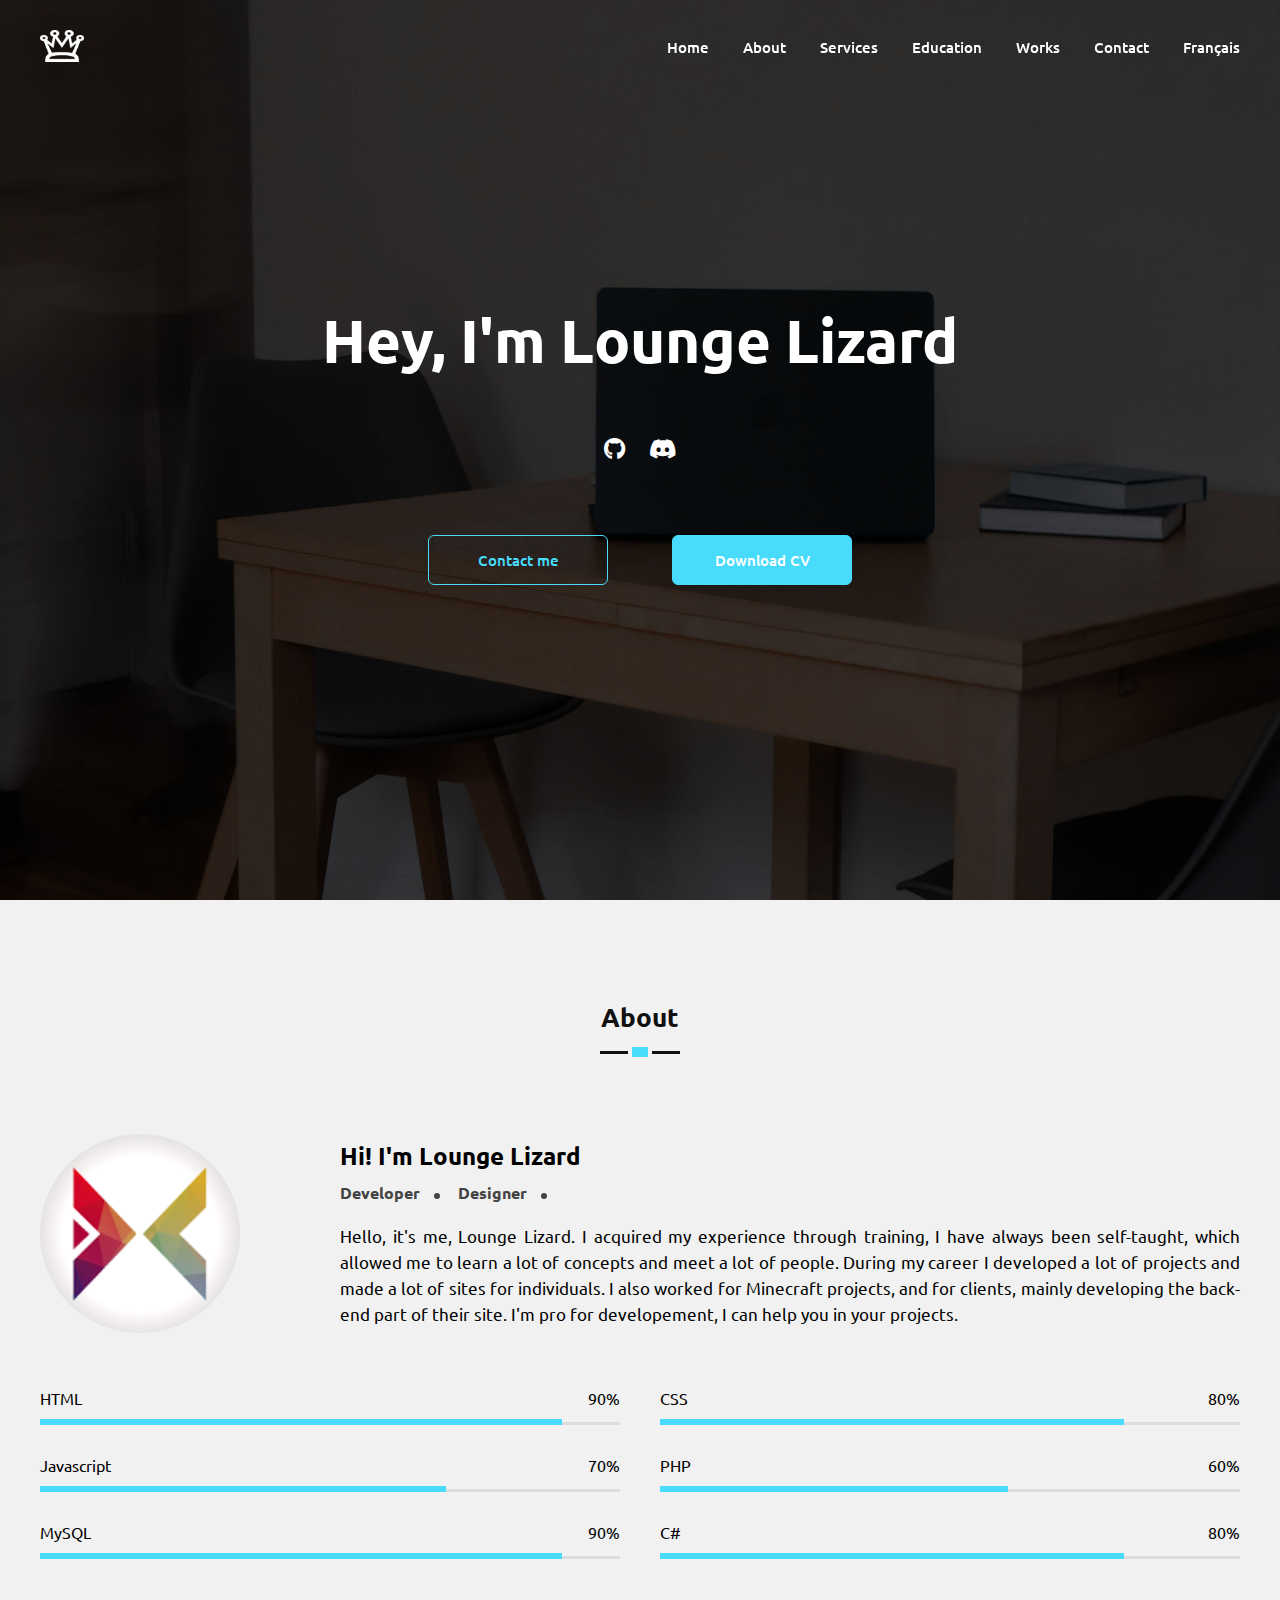
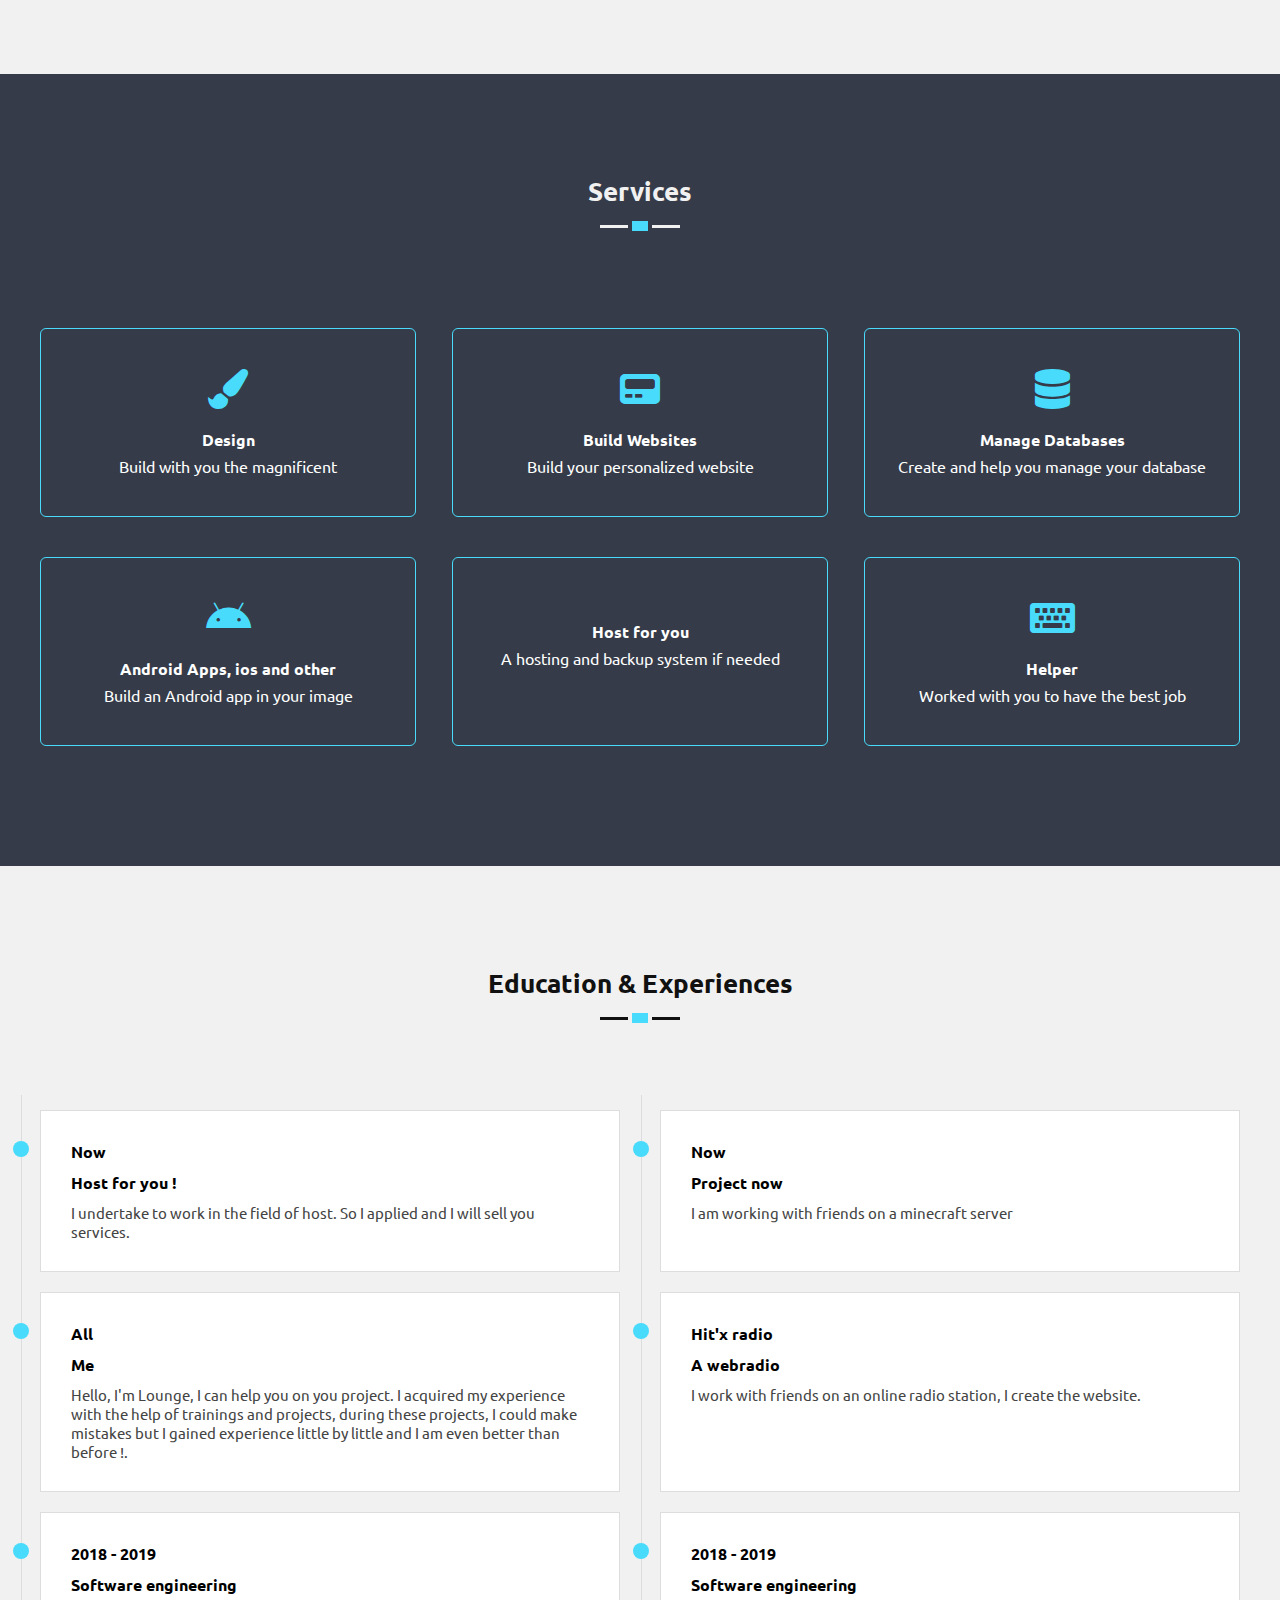
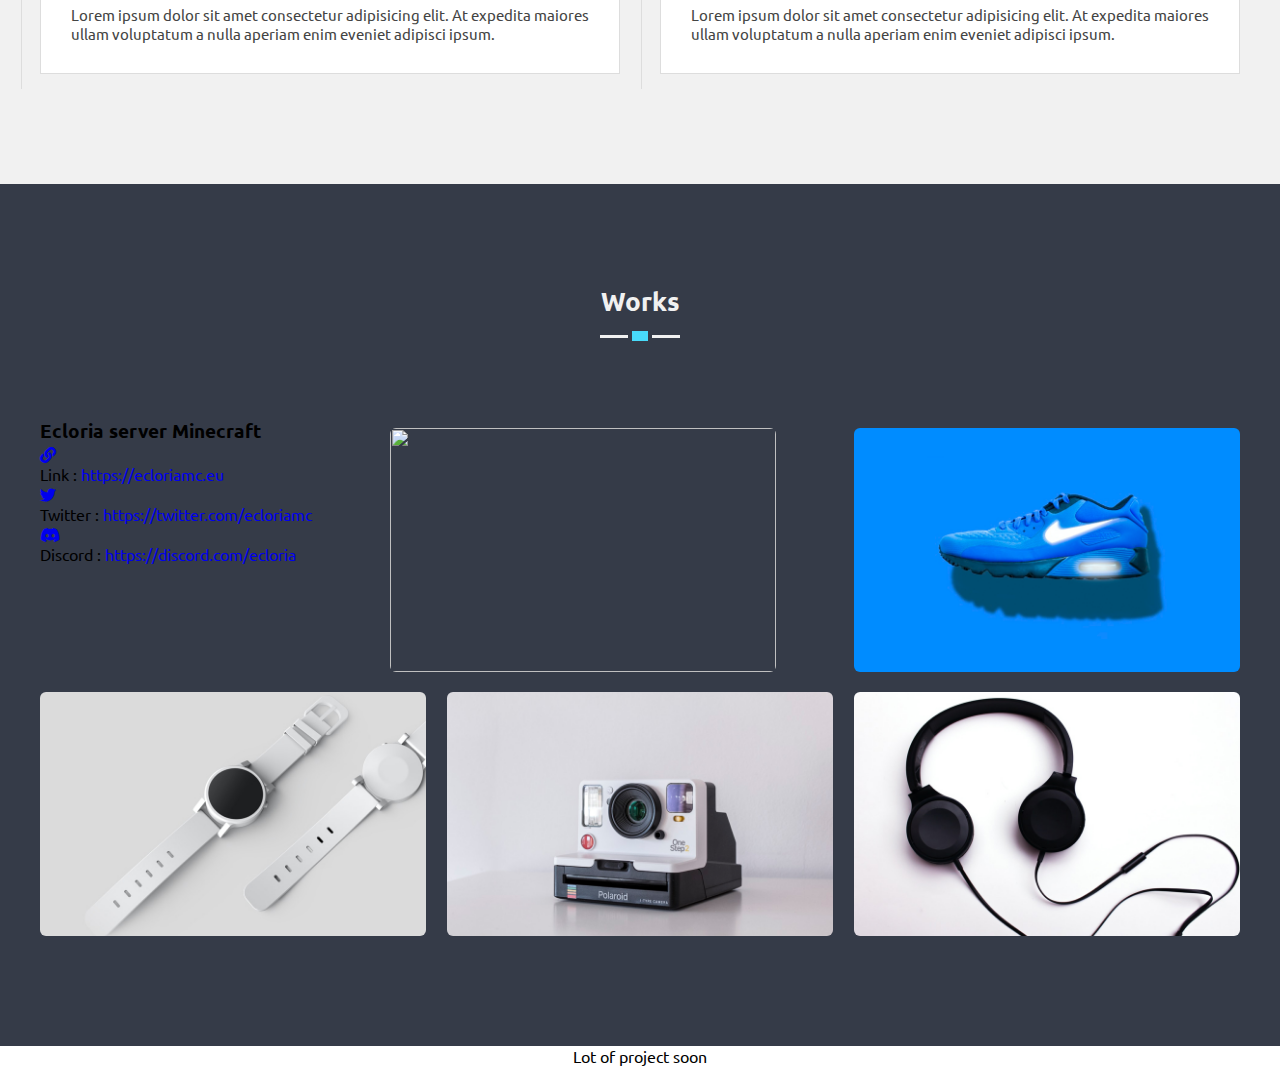
==== index.html @ 9d1b029e "Add files via upload" ====
<!DOCTYPE html>
<html lang="en">
<head>
  <meta charset="UTF-8">
  <meta name="viewport" content="width=device-width, initial-scale=1.0">
  <title>Personal webiste</title>

 <!-- CSS -->

  <link href="https://fonts.googleapis.com/css2?family=Ubuntu:ital,wght@0,300;0,400;0,500;0,700;1,300;1,400;1,500;1,700&display=swap" rel="stylesheet">
  <link rel="stylesheet" href="https://cdnjs.cloudflare.com/ajax/libs/font-awesome/5.13.1/css/all.min.css">
  <link rel="stylesheet" href="https://cdnjs.cloudflare.com/ajax/libs/magnific-popup.js/1.1.0/magnific-popup.min.css">
  <link rel="stylesheet" href="css/style.css">

<!-- Javascript --> 

  <script src="https://cdnjs.cloudflare.com/ajax/libs/jquery/3.5.1/jquery.min.js"></script>
  <script src="https://cdnjs.cloudflare.com/ajax/libs/magnific-popup.js/1.1.0/jquery.magnific-popup.min.js"></script>
  <script src="js/scripts.js"></script>
</head>
<body>
  <!-- Navbar -->
  <nav class="navbar">
    <div class="inner-width">
      <a href="/" class="logo"></a>
      <button class="menu-toggler">
        <span></span>
        <span></span>
        <span></span>
      </button>
      <div class="navbar-menu">
        <a href="#home">Home</a>
        <a href="#about">About</a>
        <a href="#services">Services</a>
        <a href="#education">Education</a>
        <a href="#works">Works</a>
        <a href="#contact">Contact </a>
        <a href="fr.html">Français</a>
      </div>
    </div>
  </nav>

  <!-- Home -->
  <section id="home">
    <div class="inner-width">
      <div class="content">
        <h1></h1>
        <div class="sm">
        <a href="https://github.com/loungelizard-dev/" class="fab fa-github"></a>
        <a href="https://dsc.bio/loungedev" class="fab fa-discord"></a>
        </div>
        <div class="buttons">
          <a href="#">Contact me</a>
          <a href="#">Download CV</a>
        </div>
      </div>
    </div>
  </section>

  <!-- Home -->
  <section id="about">
    <div class="inner-width">
      <h1 class="section-title">About</h1>
      <div class="about-content">
        <img src="images/pic.png" alt="" class="about-pic">
        <div class="about-text">
          <h2>Hi! I'm Lounge Lizard</h2>
          <h3>
            <span>Developer</span>
            <span>Designer</span>
          </h3>
          <p>
           Hello, it's me, Lounge Lizard. I acquired my experience through training, I have always been self-taught, which allowed me to learn a lot of concepts and meet a lot of people. During my career I developed a lot of projects and made a lot of sites for individuals. I also worked for Minecraft projects, and for clients, mainly developing the back-end part of their site. I'm pro for developement, I can help you in your projects. 
          </p>
        </div>
      </div>

      <div class="skills">
        <div class="skill">
          <div class="skill-info">
            <span>HTML</span>
            <span>90%</span>
          </div>
          <div class="skill-bar html"></div>
        </div>

        <div class="skill">
          <div class="skill-info">
            <span>CSS</span>
            <span>80%</span>
          </div>
          <div class="skill-bar css"></div>
        </div>

        <div class="skill">
          <div class="skill-info">
            <span>Javascript</span>
            <span>70%</span>
          </div>
          <div class="skill-bar js"></div>
        </div>

        <div class="skill">
          <div class="skill-info">
            <span>PHP</span>
            <span>60%</span>
          </div>
          <div class="skill-bar php"></div>
        </div>

        <div class="skill">
          <div class="skill-info">
            <span>MySQL</span>
            <span>90%</span>
          </div>
          <div class="skill-bar mysql"></div>
        </div>

        <div class="skill">
          <div class="skill-info">
            <span>C#</span>
            <span>80%</span>
          </div>
          <div class="skill-bar cs"></div>
        </div>
      </div>
    </div>
  </section>

  <!-- Services -->
  <section id="services" class="dark">
    <div class="inner-width">
      <h1 class="section-title">Services</h1>
      <div class="services">
        <div class="service">
          <i class="icon fas fa-paint-brush"></i>
          <h4>Design</h4>
          <p>Build with you the magnificent</p>
        </div>

        <div class="service">
          <i class="icon fas fa-pager"></i>
          <h4>Build Websites</h4>
          <p>Build your personalized website</p>
        </div>

        <div class="service">
          <i class="icon fas fa-database"></i>
          <h4>Manage Databases</h4>
          <p>Create and help you manage your database</p>
        </div>

        <div class="service">
          <i class="icon fab fa-android"></i>
          <h4>Android Apps, ios and other</h4>
          <p>Build an Android app in your image</p>
        </div>

        <div class="service">
          <i class="icon fas fa-cnredit-card"></i>
          <h4>Host for you</h4>
          <p>A hosting and backup system if needed</p>
        </div>

        <div class="service">
          <i class="icon fas fa-keyboard"></i>
          <h4>Helper</h4>
          <p>Worked with you to have the best job</p>
        </div>
      </div>
    </div>
  </section>

  <!-- Education -->
  <section id="education">
    <div class="inner-width">
      <h1 class="section-title">Education & Experiences</h1>
      <div class="time-line">
        <div class="block">
          <h4>Now</h4>
          <h3>Host for you ! </h3>
          <p>I undertake to work in the field of host. So I applied and I will sell you services.</p>
        </div>

        <div class="block">
          <h4>Now</h4>
          <h3>Project now</h3>
          <p>I am working with friends on a minecraft server</p>
        </div>

        <div class="block">
          <h4>All</h4>
          <h3>Me</h3>
          <p>Hello, I'm Lounge, I can help you on you project. I acquired my experience with the help of trainings and projects, during these projects, I could make mistakes but I gained experience little by little and I am even better than before !.</p>
        </div>

        <div class="block">
          <h4>Hit'x radio</h4>
          <h3>A webradio</h3>
          <p>I work with friends on an online radio station, I create the website.</p>
        </div>

        <div class="block">
          <h4>2018 - 2019</h4>
          <h3>Software engineering</h3>
          <p>Lorem ipsum dolor sit amet consectetur adipisicing elit. At expedita maiores ullam voluptatum a nulla aperiam enim eveniet adipisci ipsum.</p>
        </div>

        <div class="block">
          <h4>2018 - 2019</h4>
          <h3>Software engineering</h3>
          <p>Lorem ipsum dolor sit amet consectetur adipisicing elit. At expedita maiores ullam voluptatum a nulla aperiam enim eveniet adipisci ipsum.</p>
        </div>
      </div>
    </div>
  </section>

  <!-- Works -->
  <section id="works" class="dark">
    <div class="inner-width">
      <h1 class="section-title">Works</h1>
      <div class="works">
                <div class="info">
            <h3>Ecloria server Minecraft</h3>
            <div class="cat">
                            <a href="https://ecloriamc.eu"> <i class="icon fas fa-link"></i></a>
              <br>
              Link : <a href="https://ecloriamc.eu/">https://ecloriamc.eu</a>
              <br>
                            <a href="https://twitter.com/ecloriamc"><i class="fab fa-twitter"></i></a></a>

              <br>
              Twitter : <a href="https://twitter.com/ecloriamc">https://twitter.com/ecloriamc</a>
              
              <br>
                            <a href="https://discord.com/ecloria"><i class="fab fa-discord"></i></a></a>

              <br>
              Discord : <a href="https://discord.com/ecloria">https://discord.com/ecloria</a>
              <br>
            </div>
          </div>
        </a>

        <a href="https://ecloriamc.eu/storage/img/ecloria.png" class="work">
          <img src="https://ecloriamc.eu/storage/img/ecloria.png" alt="">
          <div class="info">
            <h3>Ecloria mc </h3>
            <div class="cat">Ecloria mc, a server for you ! More info ? : <i class="fas fa-arrow-left"></i></div>
          </div>
        </a>

        <a href="images/works/3.jpg" class="work">
          <img src="images/works/3.jpg" alt="">
          <div class="info">
            <h3>Work Title</h3>
            <div class="cat">Music, Headset</div>
          </div>
        </a>

        <a href="images/works/4.jpg" class="work">
          <img src="images/works/4.jpg" alt="">
          <div class="info">
            <h3>Work Title</h3>
            <div class="cat">Music, Headset</div>
          </div>
        </a>

        <a href="images/works/5.jpg" class="work">
          <img src="images/works/5.jpg" alt="">
          <div class="info">
            <h3>Work Title</h3>
            <div class="cat">Music, Headset</div>
          </div>
        </a>

        <a href="images/works/6.jpg" class="work">
          <img src="images/works/6.jpg" alt="">
          <div class="info">
            <h3>Work Title</h3>
            <div class="cat">Music, Headset</div>
          </div>
        </a>
      </div>
    </div>
  </section>
<p><center>Lot of project soon</center></p>
</body>
</html>
---- css/style.css ----
*{
  margin: 0;
  padding: 0;
  text-decoration: none;
  font-family: "Ubuntu",sans-serif;
  box-sizing: border-box;
}

.navbar{
  position: fixed;
  background-color: transparent;
  width: 100%;
  padding: 30px 0;
  top: 0;
  z-index: 999;
  transition: .3s linear;
}

.inner-width{
  max-width: 1300px;
  margin: auto;
  padding: 0 40px;
}

.navbar .inner-width{
  display: flex;
  align-items: center;
  justify-content: space-between;
}

.logo{
  width: 44px;
  height: 32px;
  background-image: url(../images/white-logo.png);
  background-size: contain;
}

.menu-toggler{
  background: none;
  width: 30px;
  border: none;
  cursor: pointer;
  position: relative;
  outline: none;
  z-index: 999;
  display: none;
}

.menu-toggler span{
  display: block;
  height: 3px;
  background-color: #fff;
  margin: 6px 0;
  position: relative;
  transition: .3s linear;
}

.navbar-menu a{
  color: #fff;
  font-size: 15px;
  font-weight: 500;
  margin-left: 30px;
  transition: .2s linear;
}

.navbar-menu a:hover{
  color: #48dbfb !important;
}

.sticky{
  background-color: #fff;
  padding: 18px 0;
}

.sticky .logo{
  background-image: url(../images/black-logo.png);
}

.sticky .navbar-menu a{
  color: #111;
}

.sticky .menu-toggler span{
  background-color: #111;
}

#home{
  height: 100vh;
  min-height: 500px;
  background: url(../images/bg.jpg) no-repeat center;
  background-size: cover;
  background-attachment: fixed;
}

#home .inner-width{
  display: flex;
  align-items: center;
  justify-content: center;
  height: 100%;
  text-align: center;
}

#home .content{
  width: 100%;
  color: #fff;
}

#home .content h1{
  font-size: 60px;
  margin-bottom: 60px;
}

#home .content h1::after{
  content: "Hey, I'm Lounge Lizard";
  animation: textanim 10s linear infinite;
}

@keyframes textanim{
  25%{
    content: "Lounge Lizard :  A Developer";
  }
  50%{
    content: "Lounge Lizard :  A Designer";
  }
  75%{
    content: "Lounge Lizardvvv :  A Helper";
  }
}

.sm a{
  color: #fff;
  font-size: 22px;
  margin: 0 10px;
  transition: .2s linear;
}

.sm a:hover{
  color: #48dbfb;
}

#home .buttons{
  margin-top: 60px;
}

#home .buttons a{
  display: inline-block;
  margin: 15px 30px;
  color: #48dbfb;
  font-size: 15px;
  font-weight: 500;
  width: 180px;
  border: 1px solid #48dbfb;
  padding: 14px 0;
  border-radius: 6px;
  transition: .2s linear;
}

#home .buttons a:hover,
#home .buttons a:nth-child(2)
{
  background-color: #48dbfb;
  color: #fff;
}

section{
  padding: 100px 0;
  background-color: #f1f1f1;
}

.section-title{
  text-align: center;
  margin-bottom: 80px;
  position: relative;
  font-size: 26px;
  padding-bottom: 20px;
  color: #111;
}

.section-title::before{
  content: "";
  position: absolute;
  width: 80px;
  height: 3px;
  background-color: #111;
  bottom: 0;
  left: calc(50% - 40px);
}

.section-title::after{
  content: "";
  position: absolute;
  width: 16px;
  height: 10px;
  background-color: #48dbfb;
  border: 4px solid #f1f1f1;
  left: calc(50% - 12px);
  bottom: -7px;
}

.about-content{
  display: flex;
  align-items: center;
  flex-wrap: wrap;
}

.about-pic{
  width: 200px;
  border-radius: 50%;
  margin-right: 100px;
}

.about-text{
  flex: 1;
}

.about-text h3{
  margin: 10px 0;
  color: #444;
  font-size: 16px;
}

.about-text h3 span:nth-child(1):after,
.about-text h3 span:nth-child(2):after{
  content: "";
  width: 6px;
  height: 6px;
  background-color: #444;
  display: inline-block;
  border-radius: 50%;
  margin: 0 14px;
}

.about-text p{
  font-size: 17px;
  text-align: justify;
  line-height: 26px;
  margin-top: 20px;
}

.skills{
  margin-top: 40px;
  display: flex;
  justify-content: space-between;
  flex-wrap: wrap;
}

.skill{
  width: calc(50% - 20px);
  margin: 15px 0;
}

.skill-info{
  display: flex;
  justify-content: space-between;
}

.skill-bar{
  height: 3px;
  background-color: #ddd;
  margin-top: 14px;
  position: relative;
}

.skill-bar::after{
  content: "";
  position: absolute;
  height: 6px;
  background-color: #48dbfb;
  bottom: 0;
}

.html:after{
  width: 90%;
}

.css:after{
  width: 80%;
}

.js:after{
  width: 70%;
}

.php:after{
  width: 60%;
}

.mysql:after{
  width: 90%;
}

.cs:after{
  width: 80%;
}

section.dark{
  background-color: #353b48;
}

section.dark .section-title{
  color: #f1f1f1;
}

section.dark .section-title::before{
  background-color: #f1f1f1;
}

section.dark .section-title::after{
  border: 4px solid #353b48;
}

.services{
  display: flex;
  justify-content: space-between;
  flex-wrap: wrap;
}

.service{
  width: calc(33% - 20px);
  text-align: center;
  border: 1px solid #48dbfb;
  border-radius: 6px;
  margin: 20px 0;
  padding: 40px 20px;
  color: #fff;
  cursor: pointer;
  transition: .3s linear;
}

.service .icon{
  color: #48dbfb;
  font-size: 40px;
  margin-bottom: 20px;
  transition: .3s linear;
}

.service h4{
  font-size: 16px;
  margin-bottom: 6px;
}

.service:hover{
  background-color: #48dbfb;
}

.service:hover .icon{
  color: #fff;
}

.time-line,.works{
  display: flex;
  justify-content: space-between;
  flex-wrap: wrap;
}

.block{
  width: calc(50% - 20px);
  background-color: #fff;
  border: 1px solid #ddd;
  margin: 10px 0;
  padding: 30px;
  position: relative;
}

.block::before{
  content: "";
  position: absolute;
  width: 1px;
  height: 120%;
  background-color: #ddd;
  left: -20px;
  top: 50%;
  transform: translateY(-50%);
}

.block::after{
  content: "";
  position: absolute;
  width: 16px;
  height: 16px;
  background-color: #48dbfb;
  left: -28px;
  top: 30px;
  border-radius: 50%;
}

.block h3{
  font-size: 16px;
  margin: 10px 0;
}

.block p{
  font-size: 15px;
  color: #444;
}

.work{
  width: calc(33% - 10px);
  overflow: hidden;
  border-radius: 6px;
  margin: 10px 0;
  cursor: pointer;
  position: relative;
}

.work img{
  width: 100%;
  height: 100%;
  transition: .4s linear;
}

.work::before{
  content: "";
  position: absolute;
  width: 100%;
  height: 100%;
  z-index: 1;
  background-color: #48dbfbcc;
  transition: .2s linear;
  opacity: 0;
  transform: scale(0);
}

.work .info{
  position: absolute;
  z-index: 2;
  bottom: 40px;
  left: 40px;
  color: #fff;
  transition: .4s linear;
  opacity: 0;
}

.work:hover img{
  transform: scale(1.6) rotate(25deg);
}

.work:hover::before,
.work:hover .info
{
  opacity: 1;
  transform: scale(1);
}

@media screen and (max-width: 980px){
  .menu-toggler{
    display: block;
  }

  .navbar-menu{
    position: fixed;
    height: 100vh;
    width: 100%;
    background-color: #353b48;
    top: 0;
    right: -100%;
    max-width: 400px;
    padding: 80px 50px;
    transition: .3s linear;
  }

  .navbar-menu a{
    display: block;
    font-size: 30px;
    margin: 30px 0;
  }

  .sticky .navbar-menu{
    background-color: #f1f1f1;
  }
  
  .navbar-menu.active{
    right: 0;
  }

  .menu-toggler.active span:nth-child(1){
    transform: rotate(-45deg);
    top: 4px;
  }

  .menu-toggler.active span:nth-child(2){
    opacity: 0;
  }

  .menu-toggler.active span:nth-child(3){
    transform: rotate(45deg);
    bottom: 14px;
  }

  .inner-width{
    max-width: 800px;
  }

  .about-pic{
    margin: 0 auto 60px;
  }

  .about-text{
    flex: 100%;
    text-align: center;
  }

  .service{
    width: calc(50% - 20px);
  }

  .block{
    width: calc(100% - 20px);
    margin-left: auto;
  }

  .work{
    width: calc(50% - 10px);
  }
}

@media screen and (max-width: 600px){
  .inner-width{
    padding: 0 20px;
  }

  .skill{
    width: 100%;
  }

  .service{
    width: 100%;
  }

  .work{
    width: 100%;
  }
}
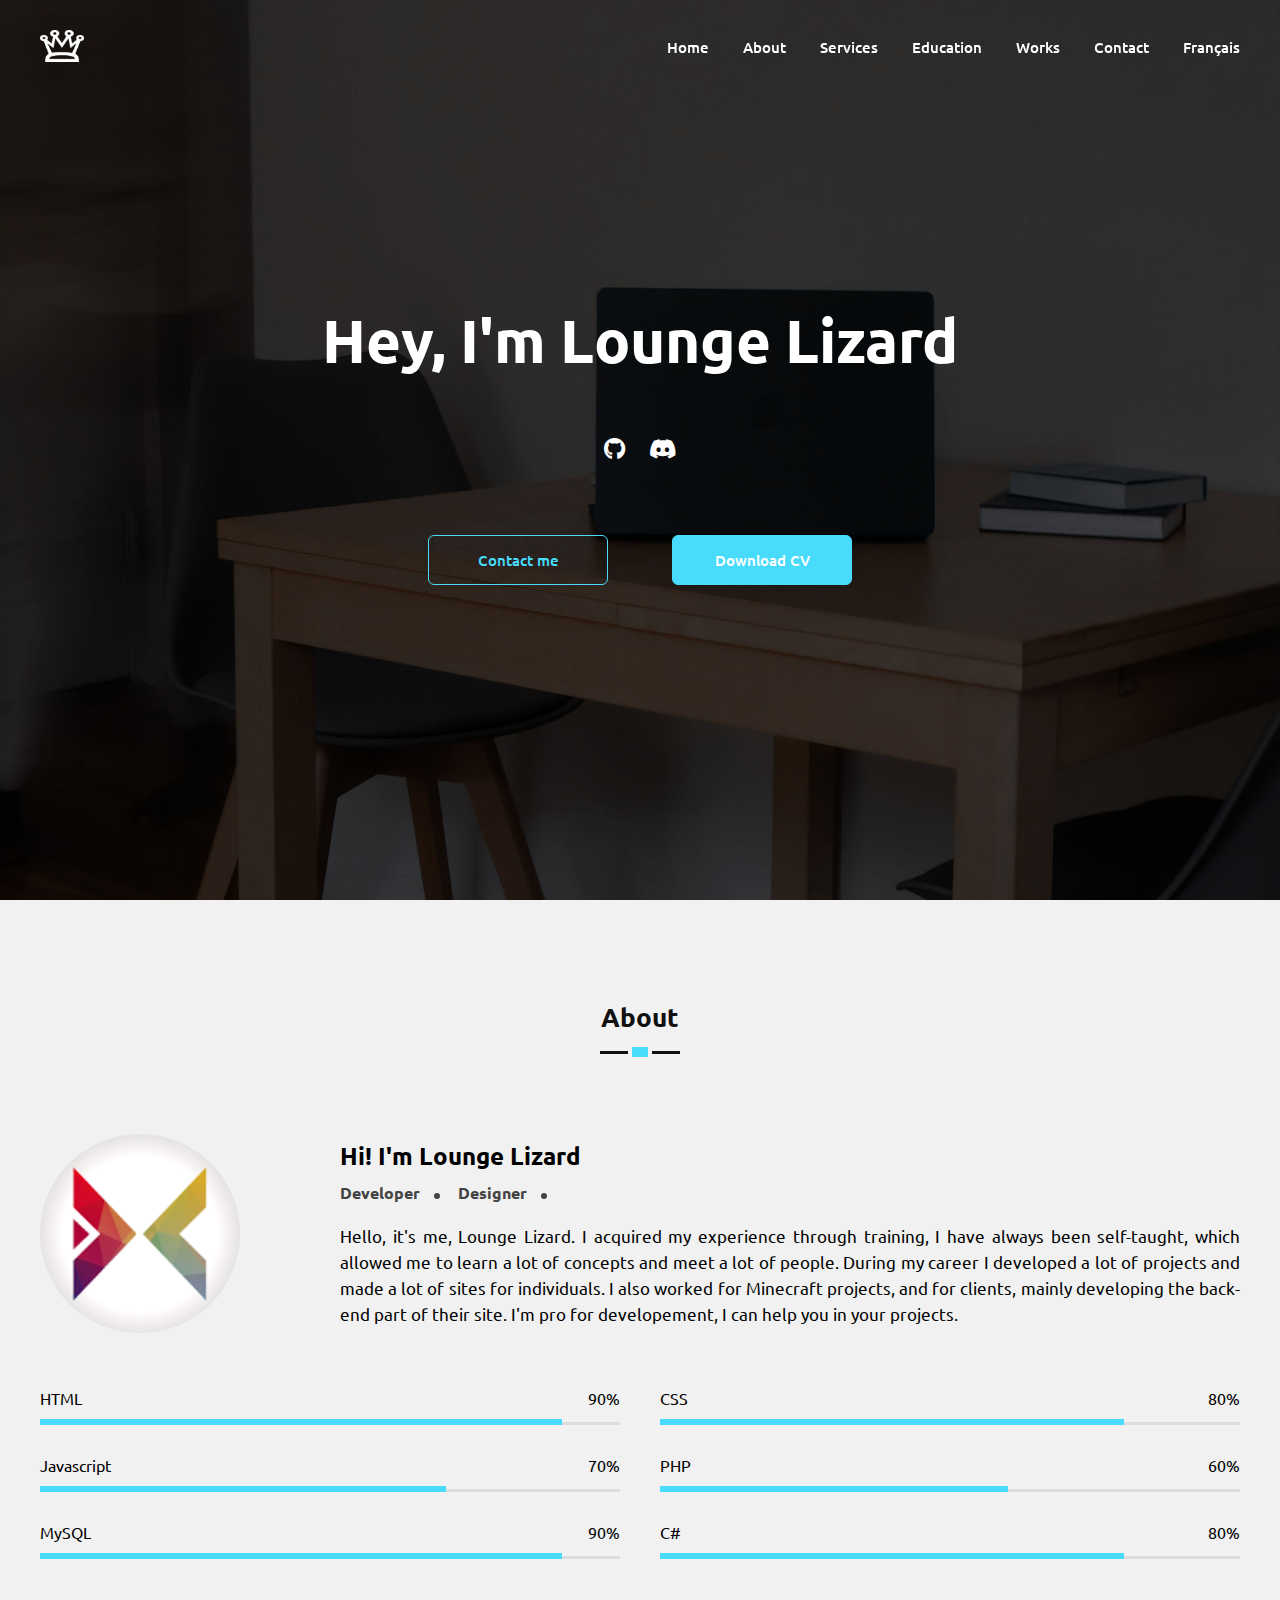
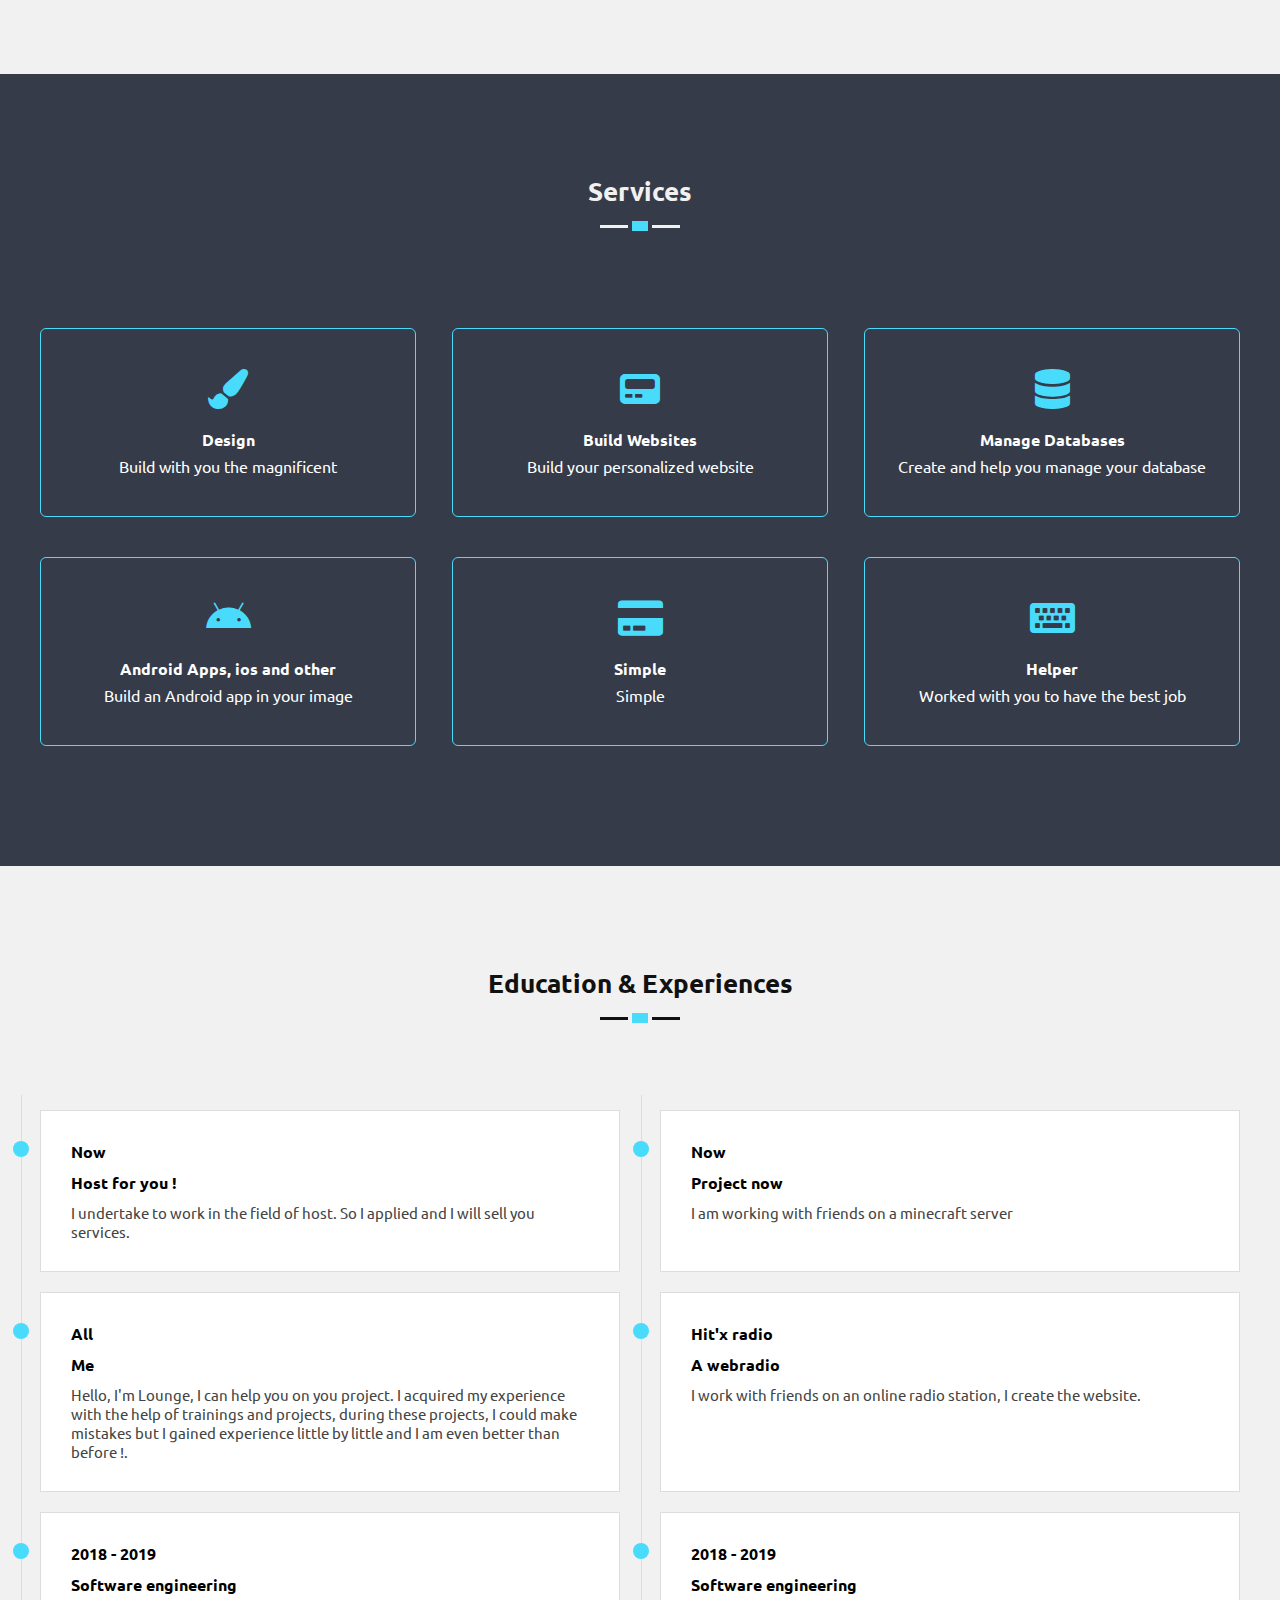
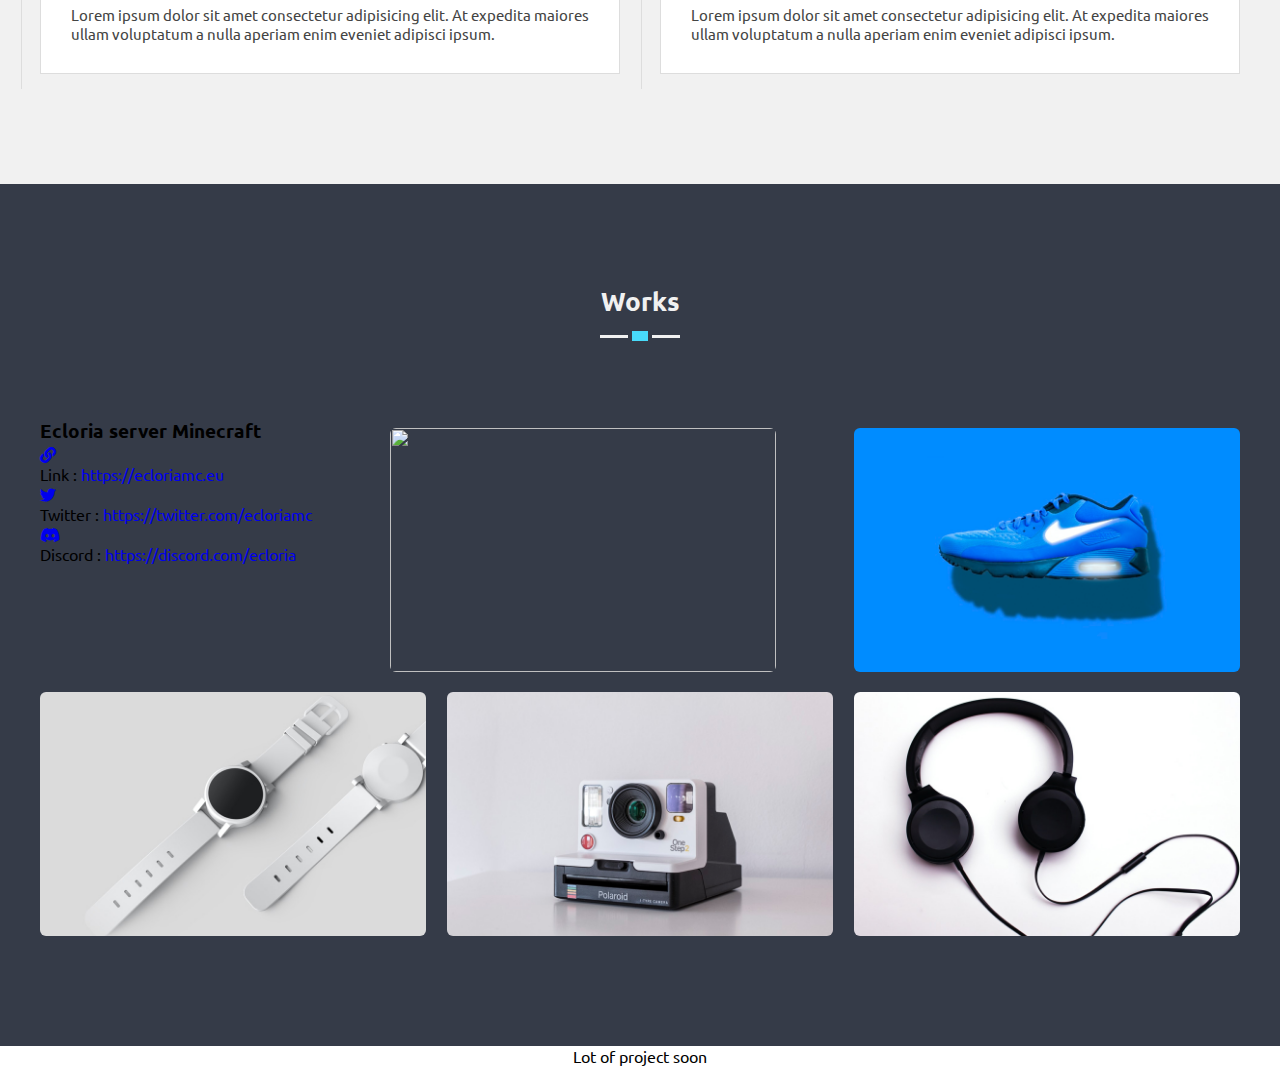
==== commit 2e12d5cb: "Update index.html" ====
--- a/index.html
+++ b/index.html
@@ -157,9 +157,9 @@
         </div>
 
         <div class="service">
-          <i class="icon fas fa-cnredit-card"></i>
-          <h4>Host for you</h4>
-          <p>A hosting and backup system if needed</p>
+          <i class="icon fas fa-credit-card"></i>
+          <h4>Simple</h4>
+          <p>Simple</p>
         </div>
 
         <div class="service">
@@ -286,4 +286,4 @@
   </section>
 <p><center>Lot of project soon</center></p>
 </body>
-</html>+</html>
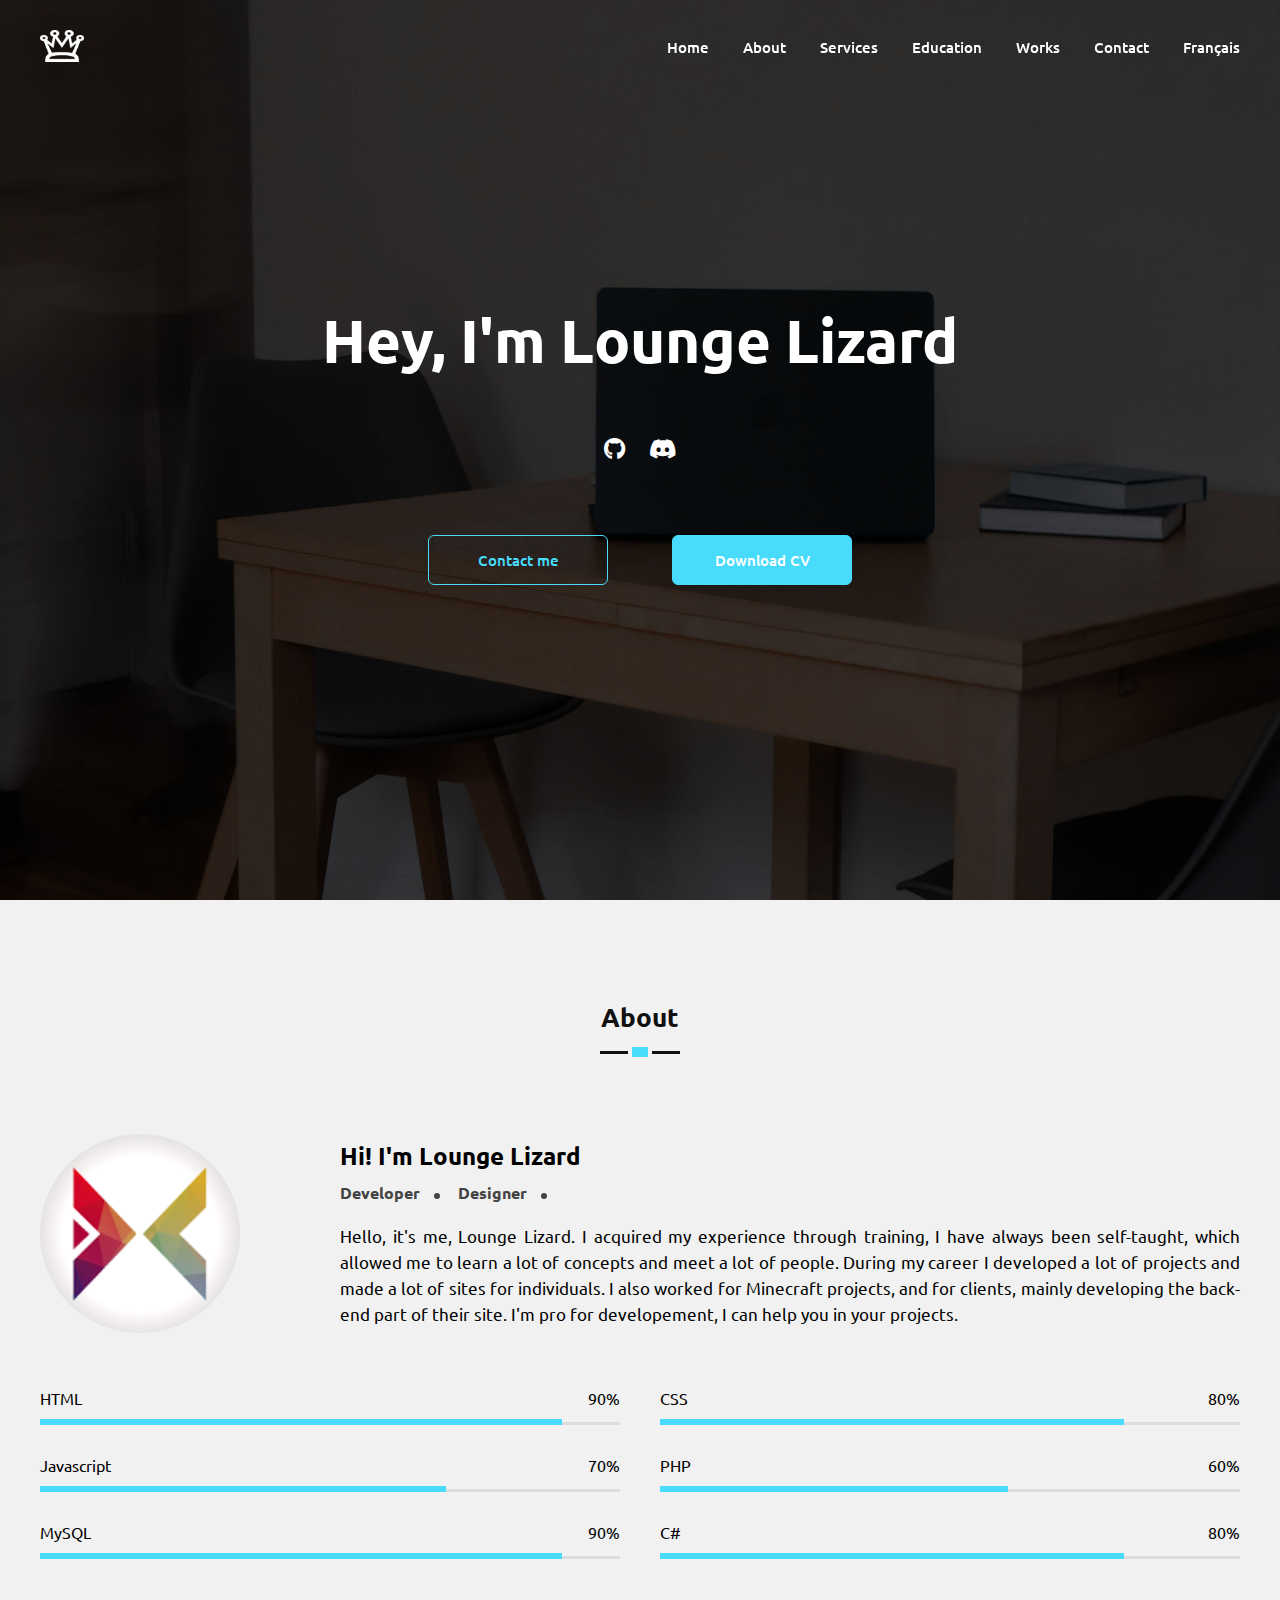
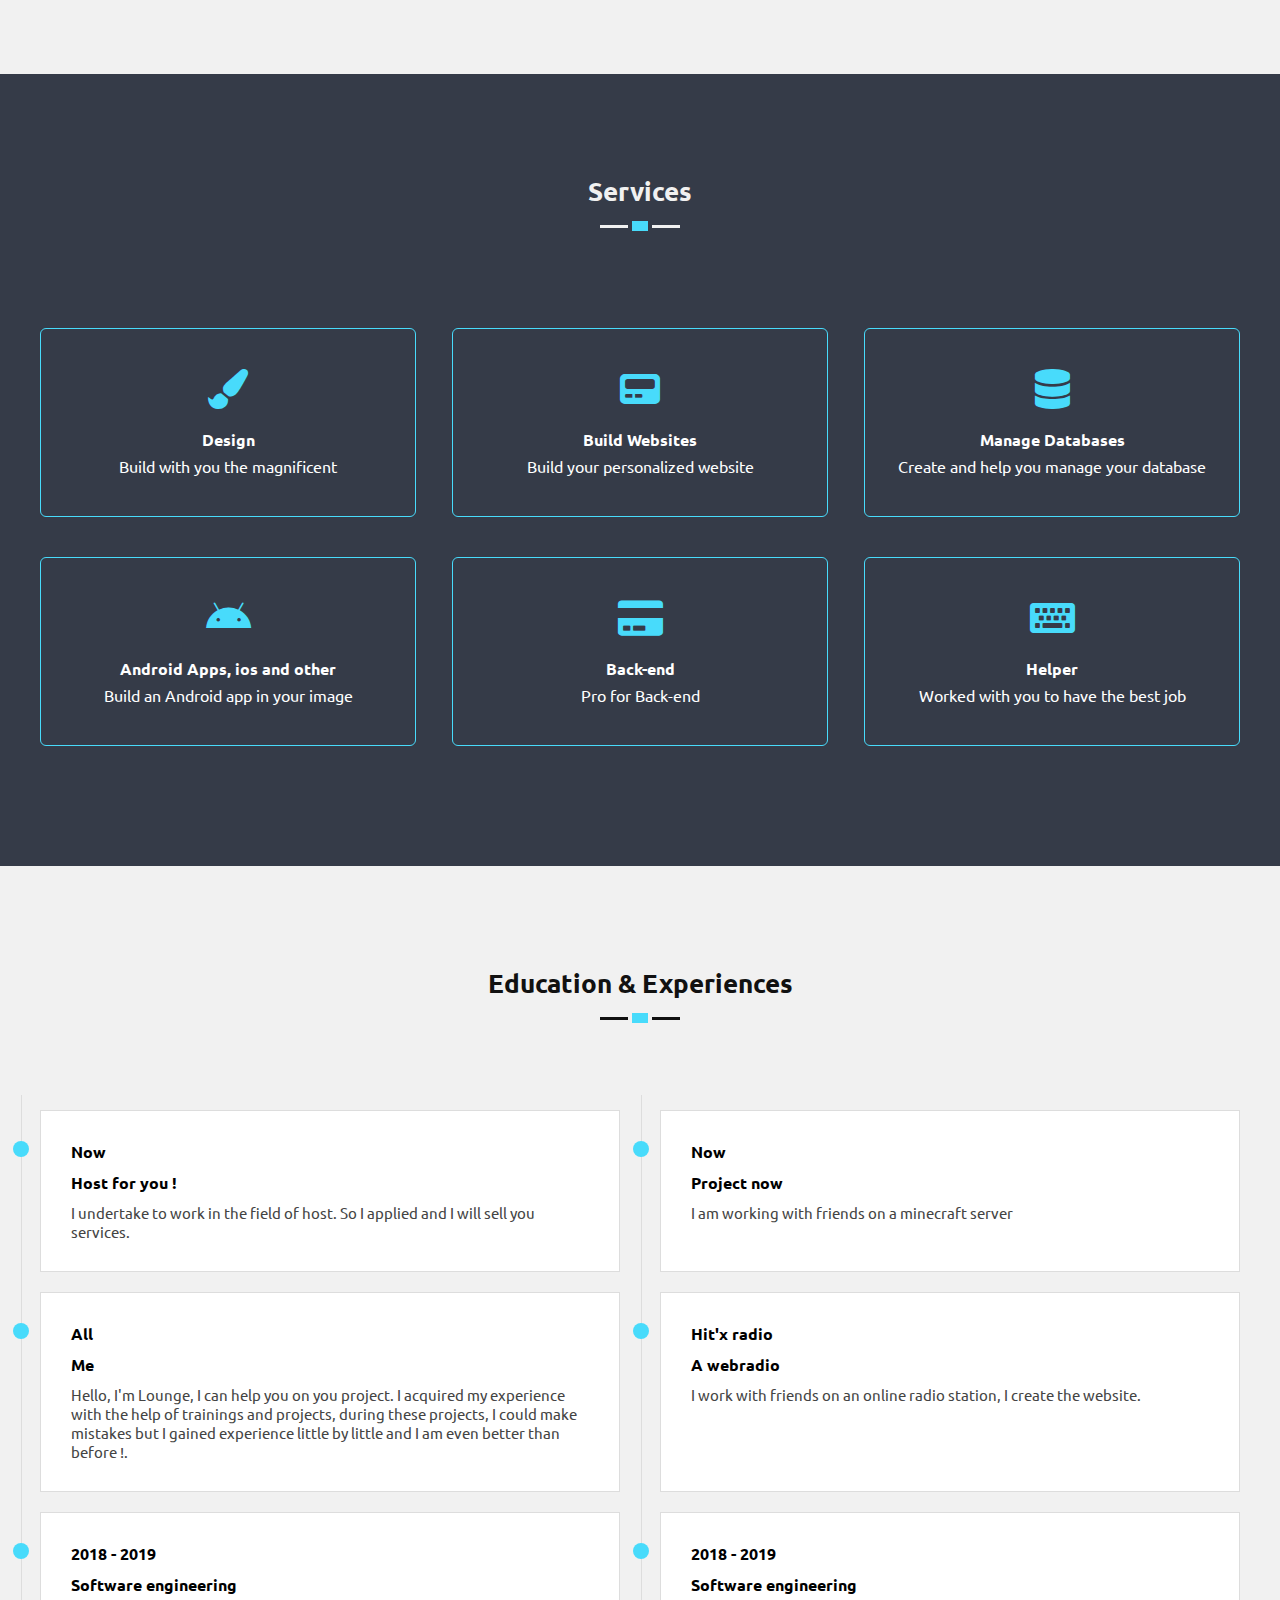
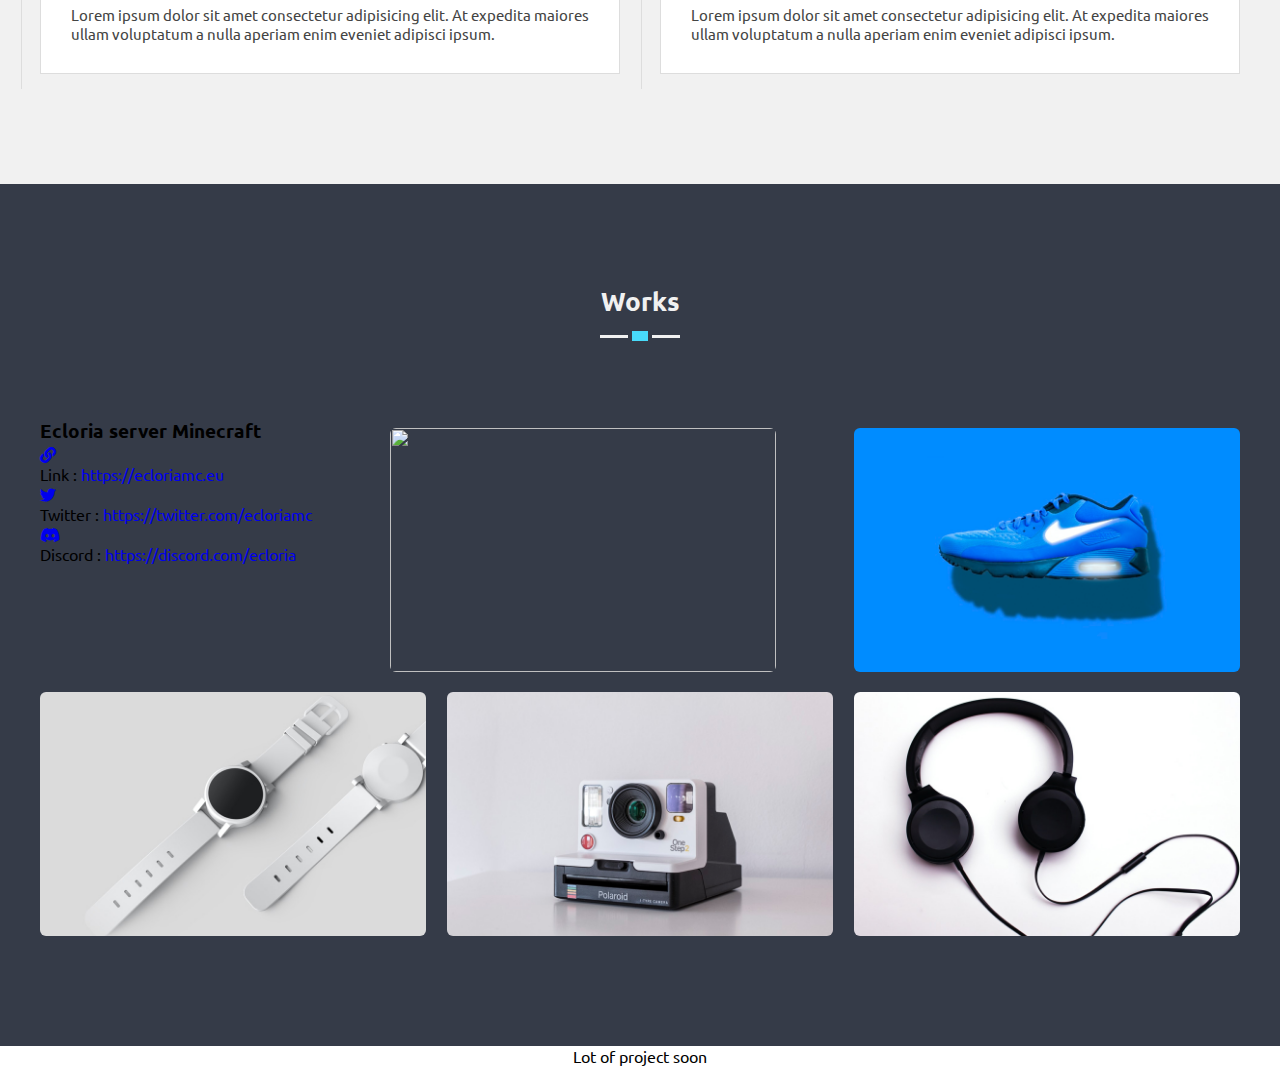
==== commit cf4f0565: "Update index.html" ====
--- a/index.html
+++ b/index.html
@@ -158,8 +158,8 @@
 
         <div class="service">
           <i class="icon fas fa-credit-card"></i>
-          <h4>Simple</h4>
-          <p>Simple</p>
+          <h4>Back-end</h4>
+          <p>Pro for Back-end</p>
         </div>
 
         <div class="service">
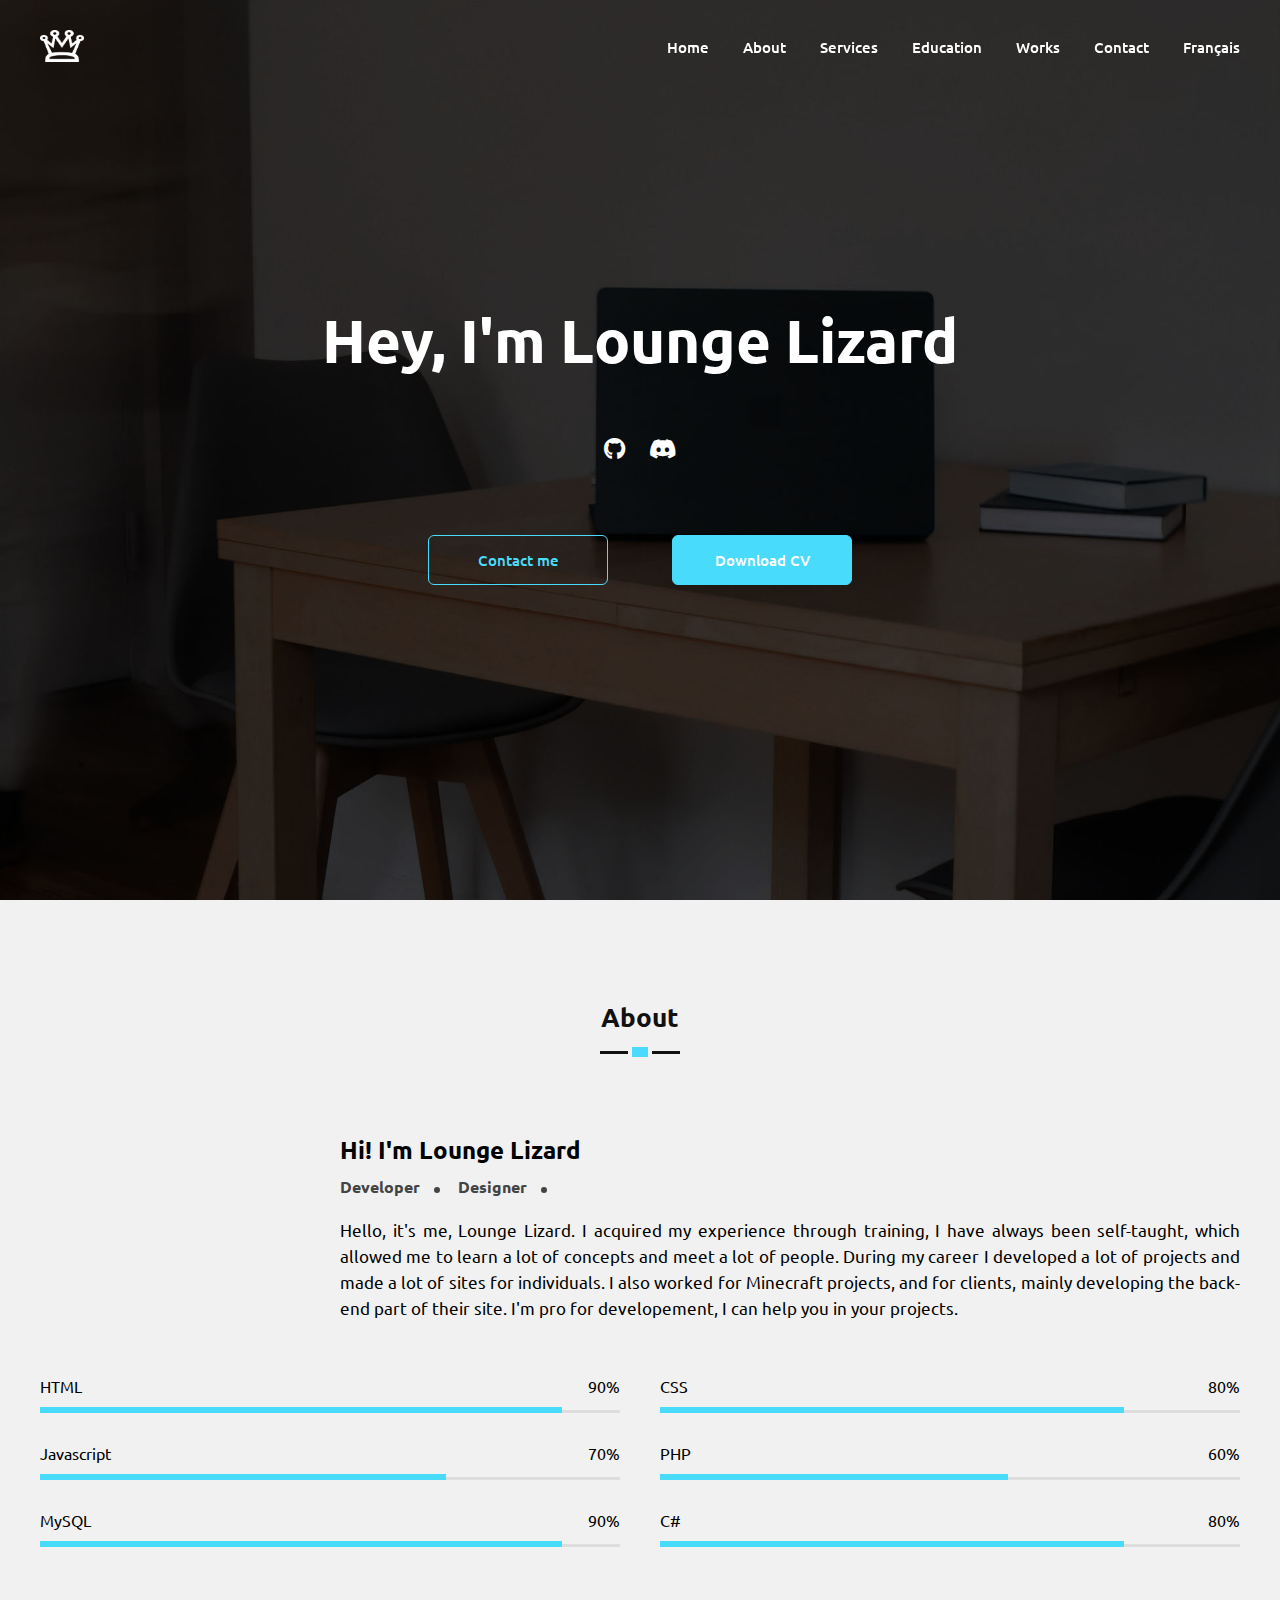
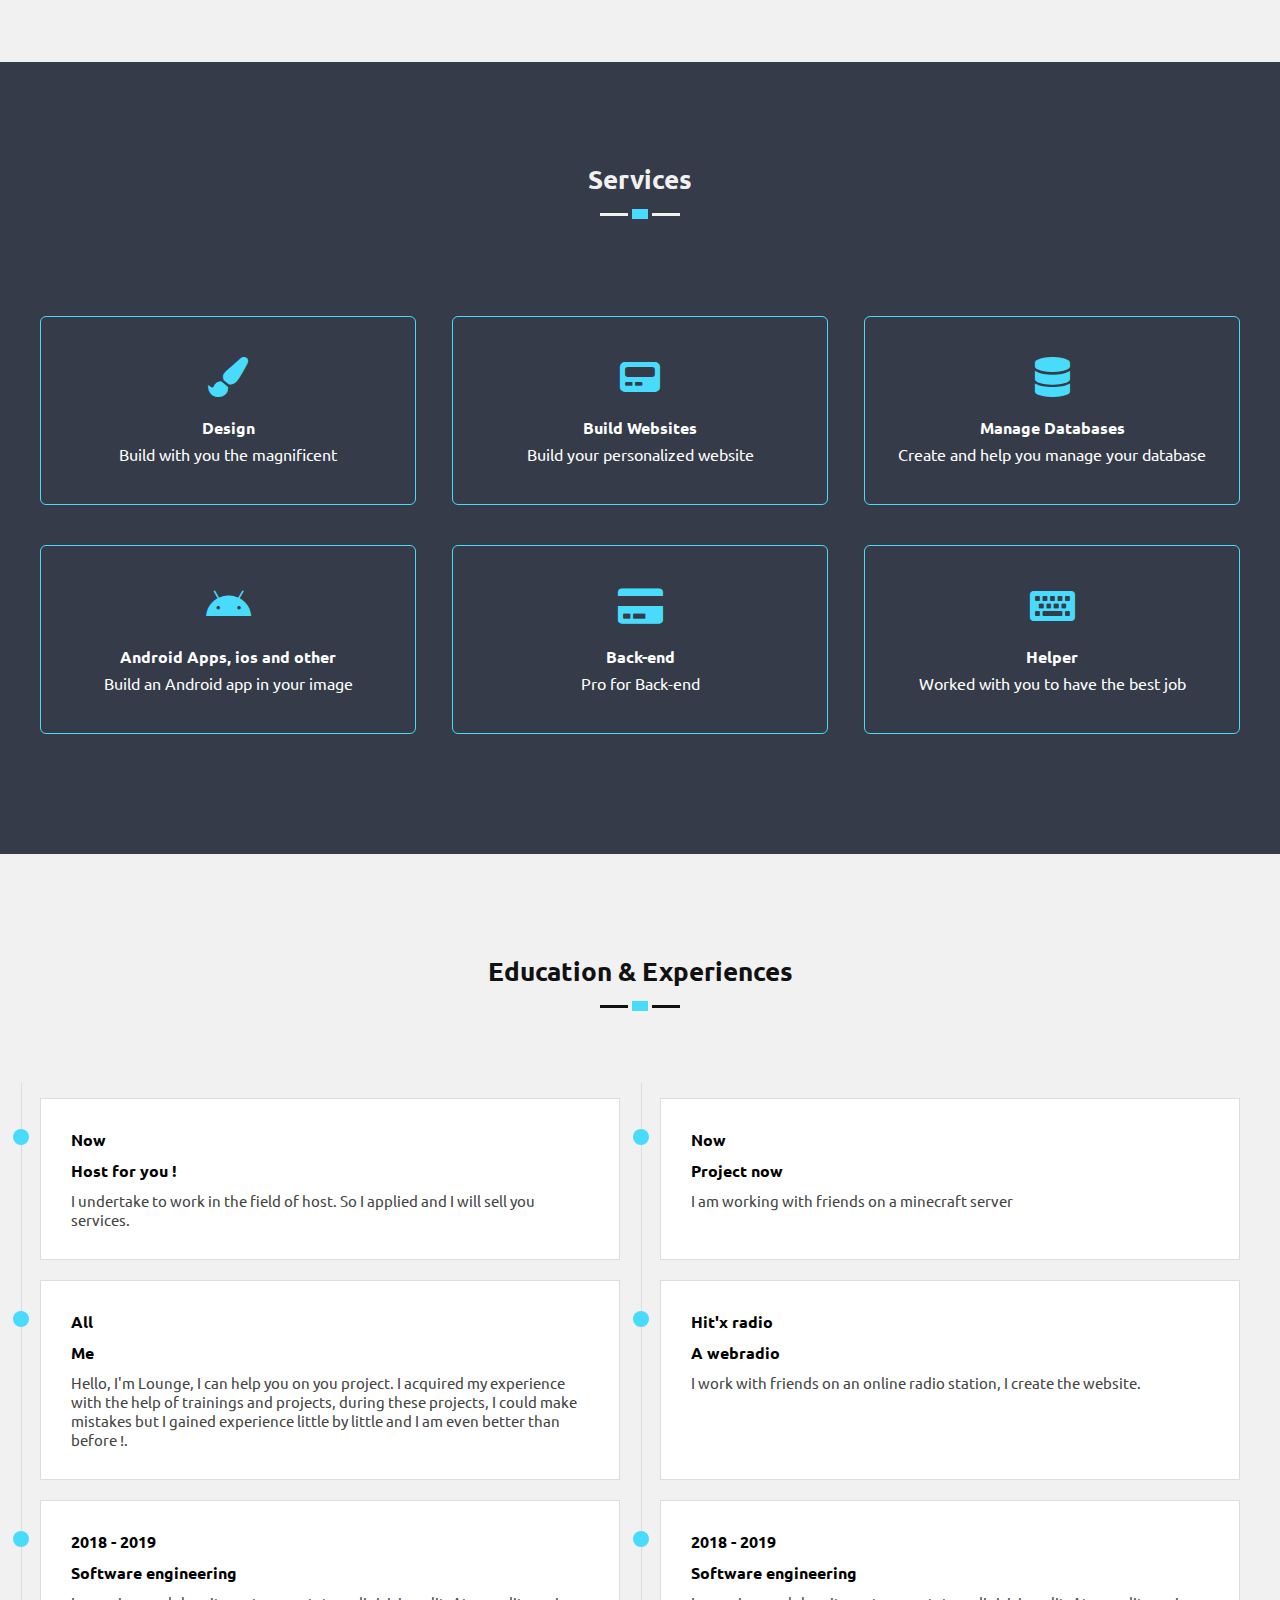
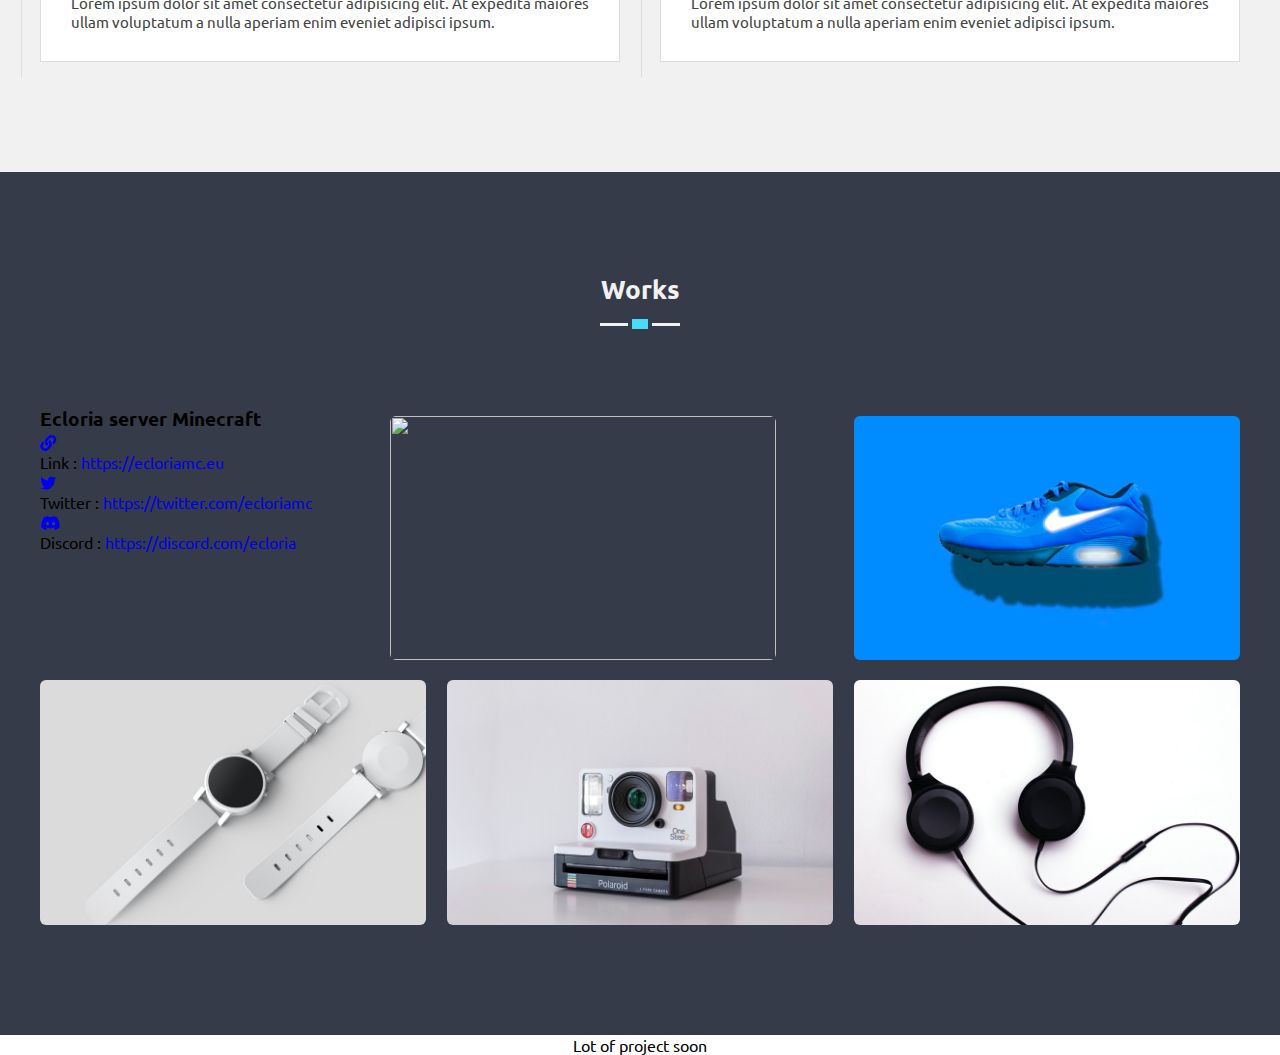
==== commit 7d2d6ad1: "Update index.html" ====
--- a/index.html
+++ b/index.html
@@ -3,7 +3,7 @@
 <head>
   <meta charset="UTF-8">
   <meta name="viewport" content="width=device-width, initial-scale=1.0">
-  <title>Personal webiste</title>
+  <title>Lounge Lizard dev</title>
 
  <!-- CSS -->
 
@@ -46,7 +46,7 @@
       <div class="content">
         <h1></h1>
         <div class="sm">
-        <a href="https://github.com/loungelizard-dev/" class="fab fa-github"></a>
+        <a href="https://github.com/Lounge-Lizard-dev/" class="fab fa-github"></a>
         <a href="https://dsc.bio/loungedev" class="fab fa-discord"></a>
         </div>
         <div class="buttons">
@@ -62,7 +62,7 @@
     <div class="inner-width">
       <h1 class="section-title">About</h1>
       <div class="about-content">
-        <img src="images/pic.png" alt="" class="about-pic">
+        <img src="https://avatars.githubusercontent.com/u/86478645?s=400&u=b7f008cc3d4593d718879d7199e299431e307998&v=4" alt="" class="about-pic">
         <div class="about-text">
           <h2>Hi! I'm Lounge Lizard</h2>
           <h3>
--- a/css/style.css
+++ b/css/style.css
@@ -123,7 +123,7 @@
     content: "Lounge Lizard :  A Designer";
   }
   75%{
-    content: "Lounge Lizardvvv :  A Helper";
+    content: "Lounge Lizard :  A Helper";
   }
 }
 
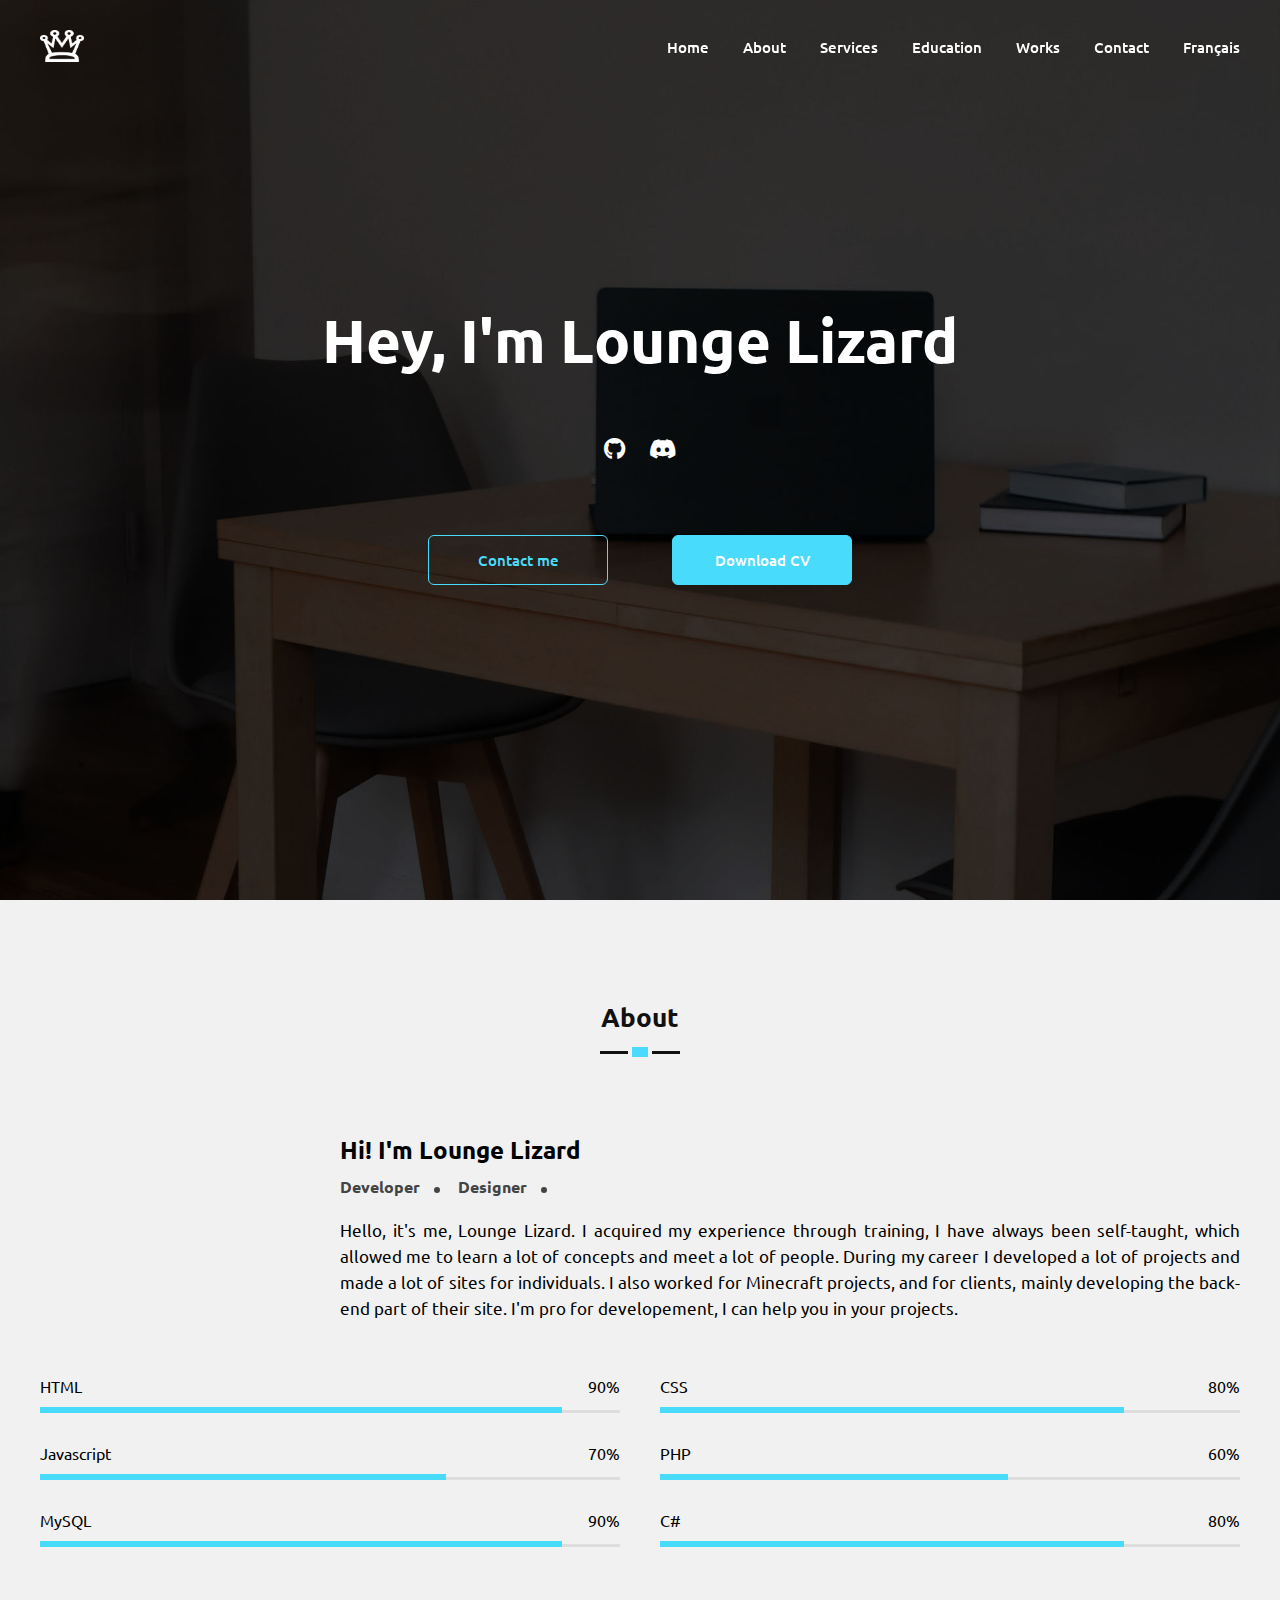
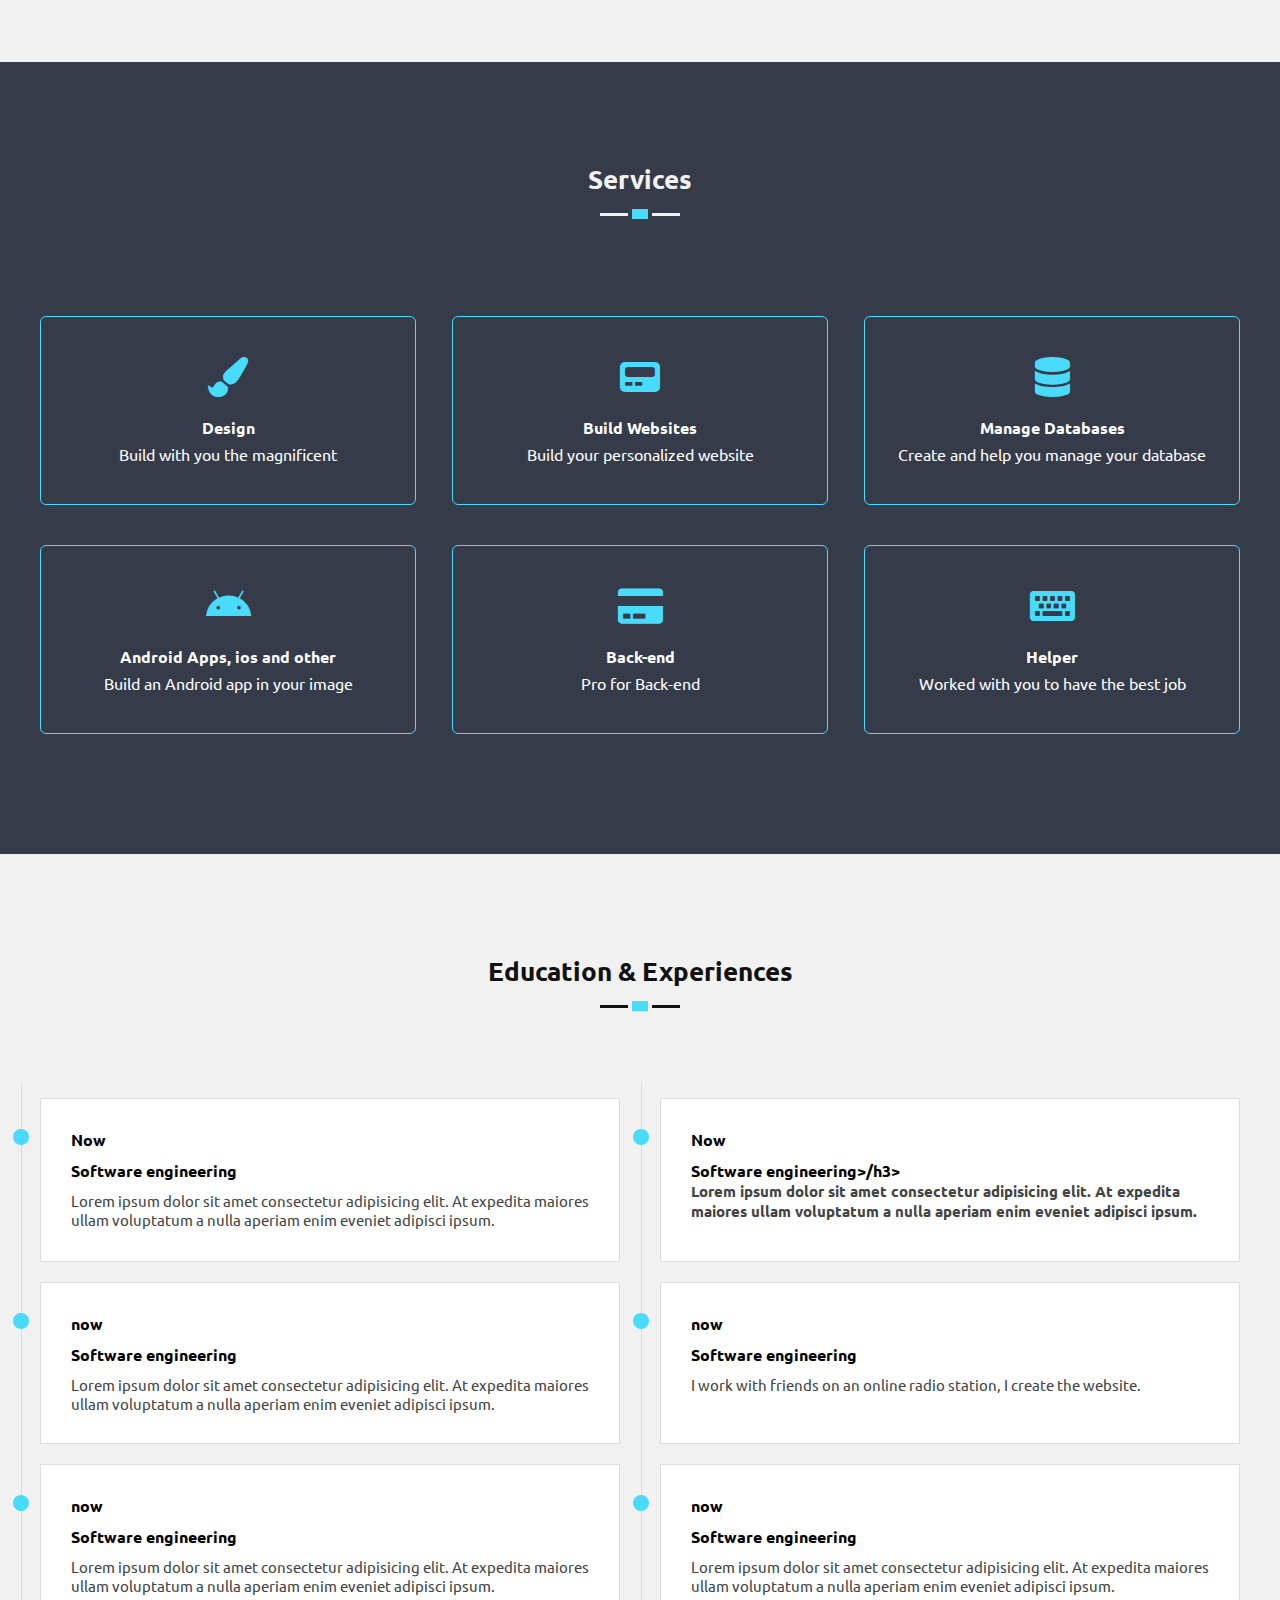
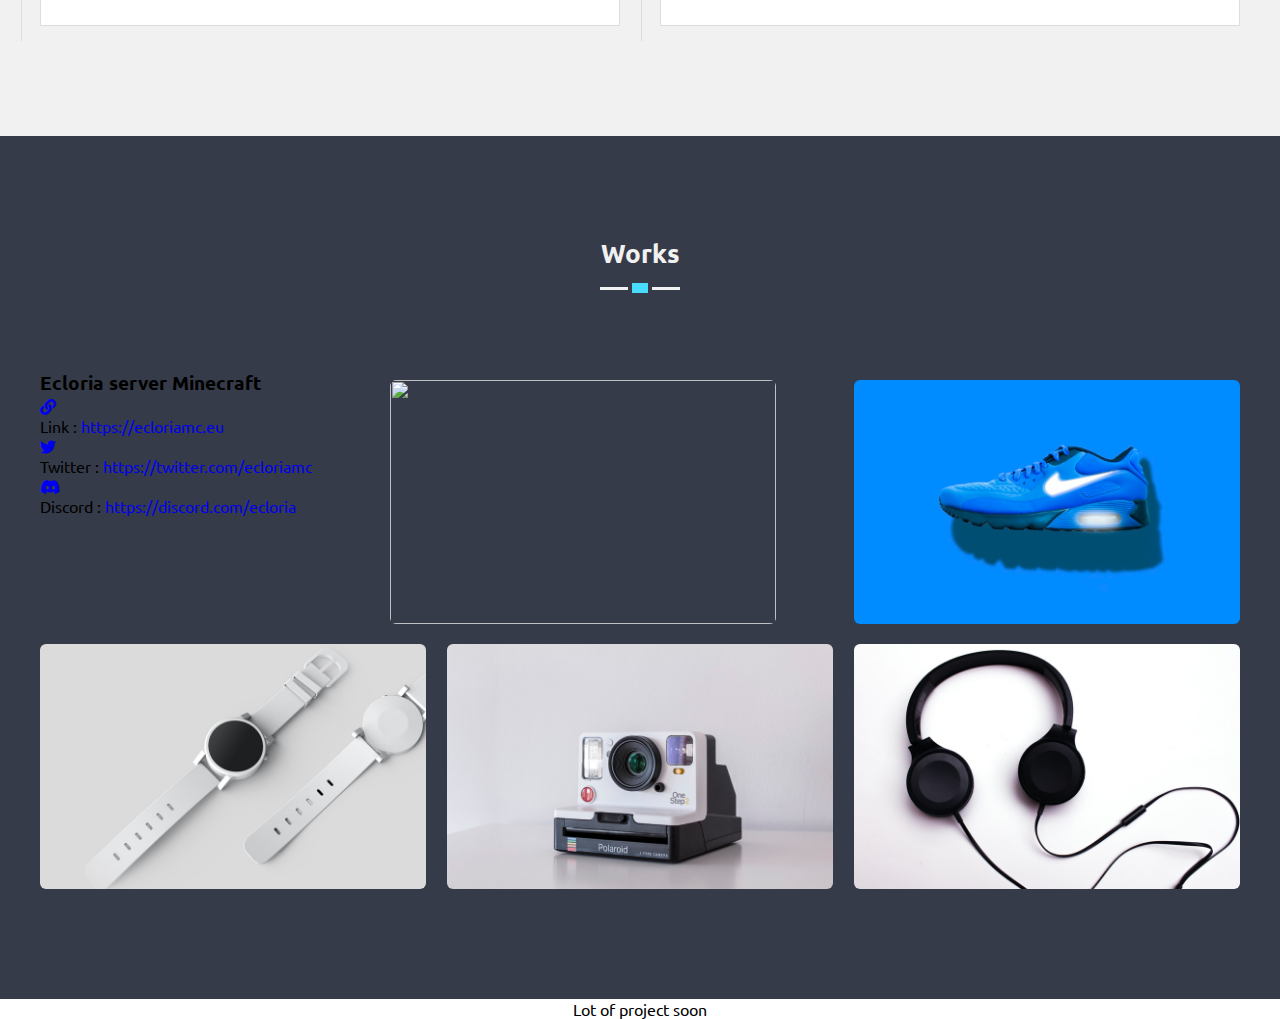
==== commit 069a029c: "Update index.html" ====
--- a/index.html
+++ b/index.html
@@ -178,36 +178,36 @@
       <div class="time-line">
         <div class="block">
           <h4>Now</h4>
-          <h3>Host for you ! </h3>
-          <p>I undertake to work in the field of host. So I applied and I will sell you services.</p>
+          <h3>Software engineering</h3>
+          <p>Lorem ipsum dolor sit amet consectetur adipisicing elit. At expedita maiores ullam voluptatum a nulla aperiam enim eveniet adipisci ipsum.</p>
         </div>
 
         <div class="block">
           <h4>Now</h4>
-          <h3>Project now</h3>
-          <p>I am working with friends on a minecraft server</p>
-        </div>
-
-        <div class="block">
-          <h4>All</h4>
-          <h3>Me</h3>
-          <p>Hello, I'm Lounge, I can help you on you project. I acquired my experience with the help of trainings and projects, during these projects, I could make mistakes but I gained experience little by little and I am even better than before !.</p>
-        </div>
-
-        <div class="block">
-          <h4>Hit'x radio</h4>
-          <h3>A webradio</h3>
+          <h3>Software engineering>/h3>
+          <p>Lorem ipsum dolor sit amet consectetur adipisicing elit. At expedita maiores ullam voluptatum a nulla aperiam enim eveniet adipisci ipsum.</p>
+        </div>
+
+        <div class="block">
+          <h4>now</h4>
+          <h3>Software engineering</h3>
+          <p>Lorem ipsum dolor sit amet consectetur adipisicing elit. At expedita maiores ullam voluptatum a nulla aperiam enim eveniet adipisci ipsum.</p>
+        </div>
+
+        <div class="block">
+          <h4>now</h4>
+          <h3>Software engineering</h3>
           <p>I work with friends on an online radio station, I create the website.</p>
         </div>
 
         <div class="block">
-          <h4>2018 - 2019</h4>
-          <h3>Software engineering</h3>
-          <p>Lorem ipsum dolor sit amet consectetur adipisicing elit. At expedita maiores ullam voluptatum a nulla aperiam enim eveniet adipisci ipsum.</p>
-        </div>
-
-        <div class="block">
-          <h4>2018 - 2019</h4>
+          <h4>now</h4>
+          <h3>Software engineering</h3>
+          <p>Lorem ipsum dolor sit amet consectetur adipisicing elit. At expedita maiores ullam voluptatum a nulla aperiam enim eveniet adipisci ipsum.</p>
+        </div>
+
+        <div class="block">
+          <h4>now</h4>
           <h3>Software engineering</h3>
           <p>Lorem ipsum dolor sit amet consectetur adipisicing elit. At expedita maiores ullam voluptatum a nulla aperiam enim eveniet adipisci ipsum.</p>
         </div>
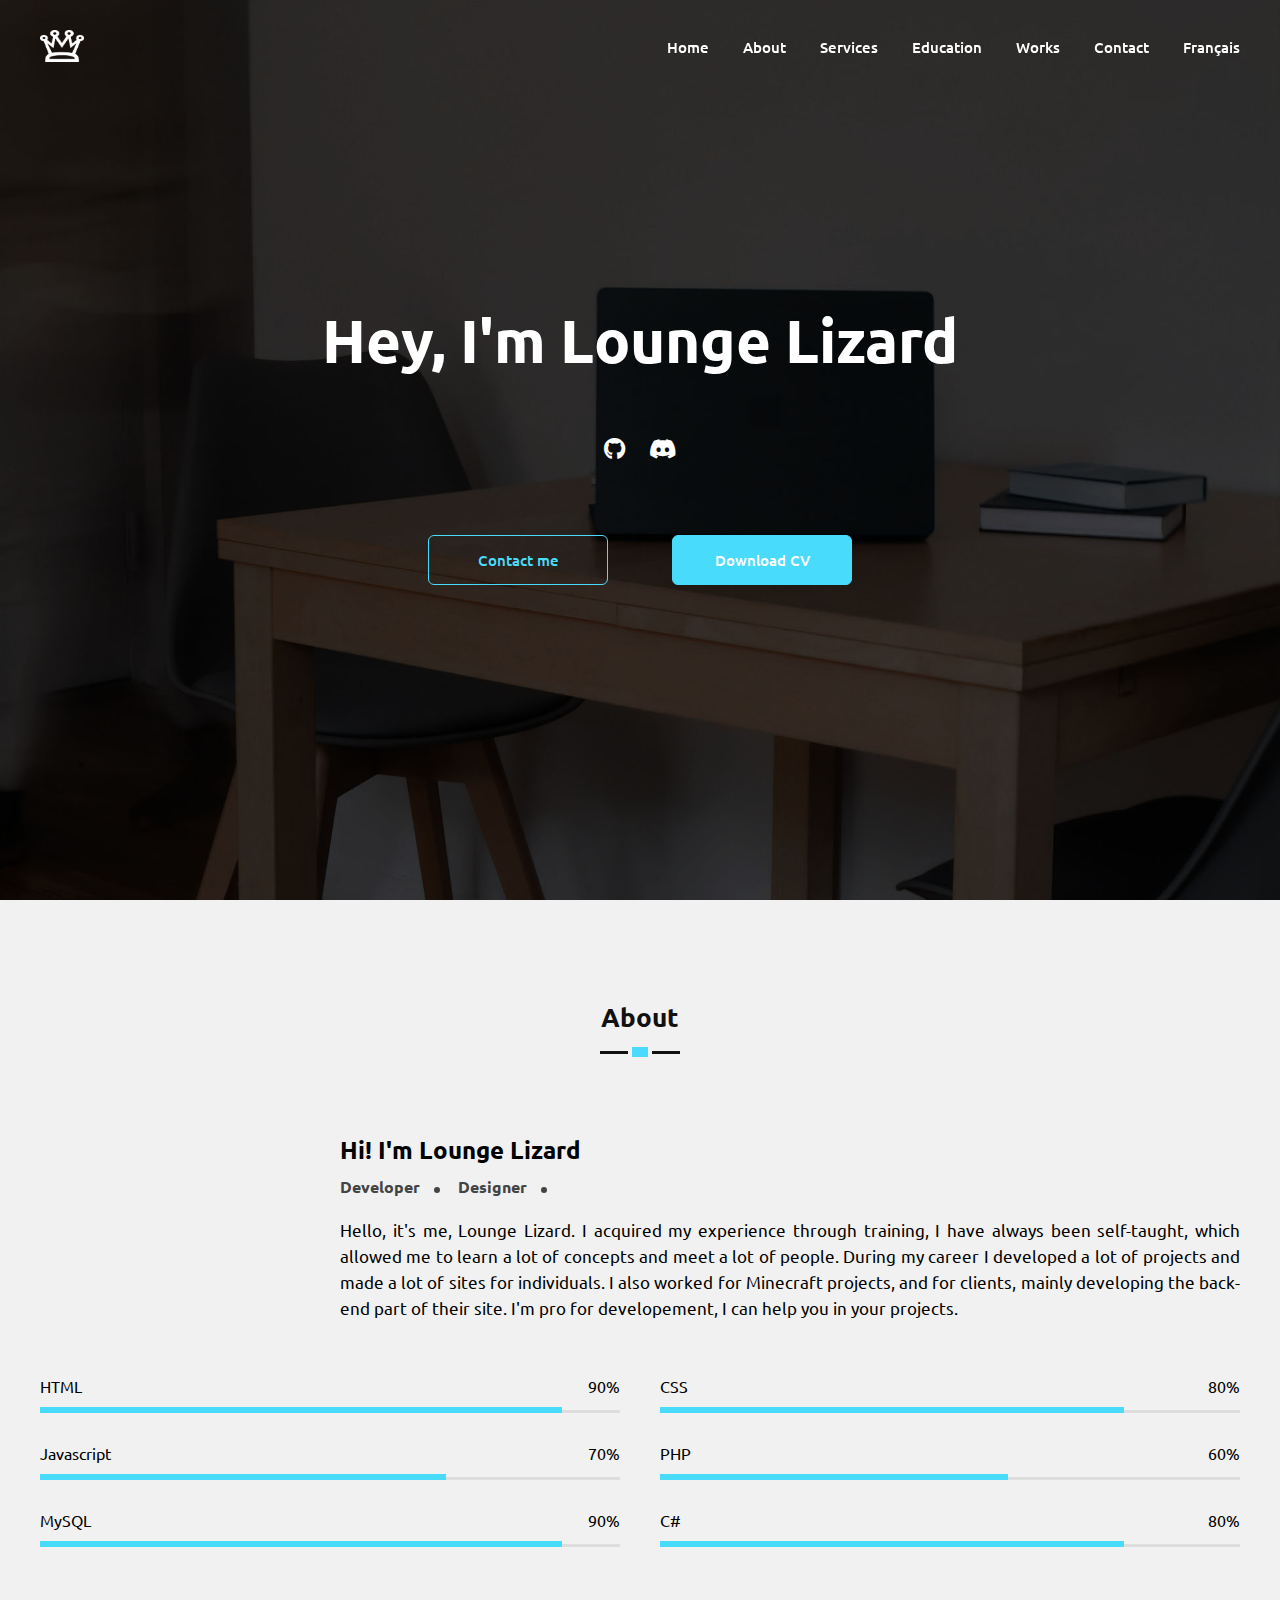
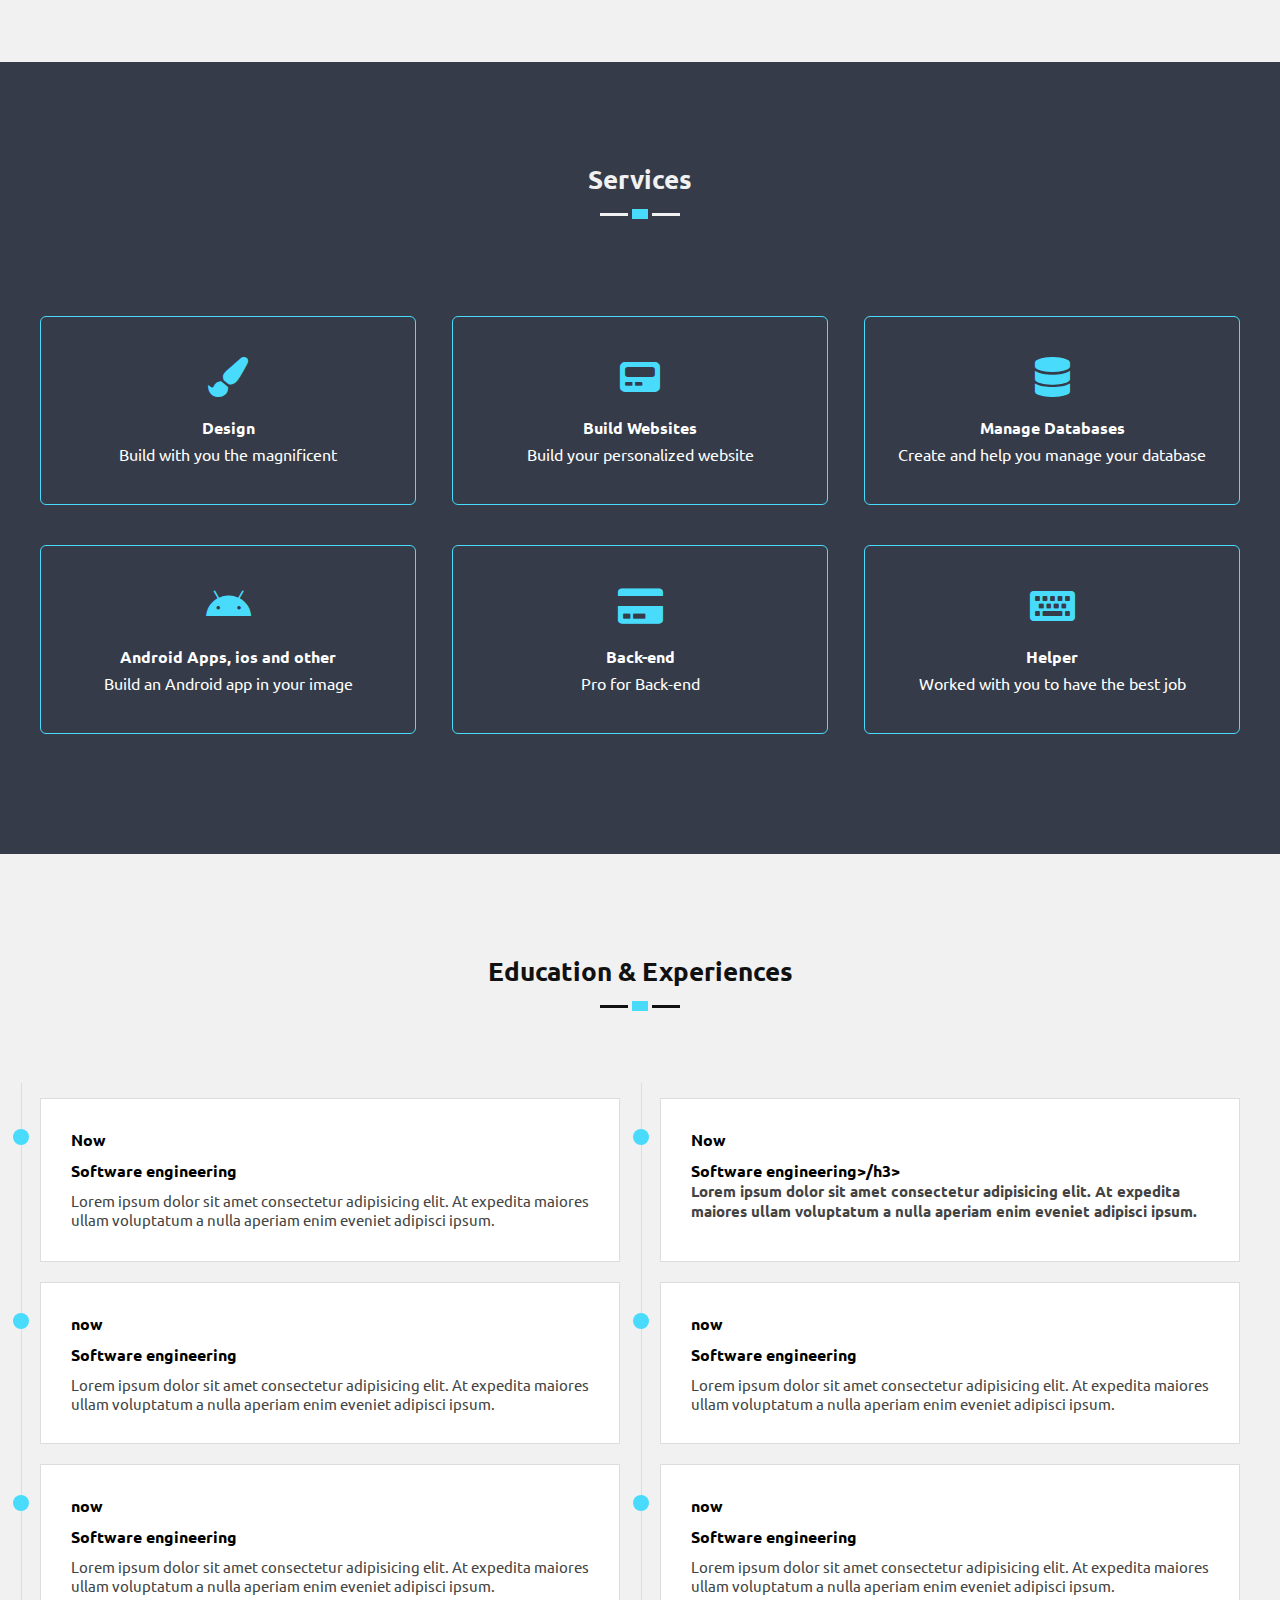
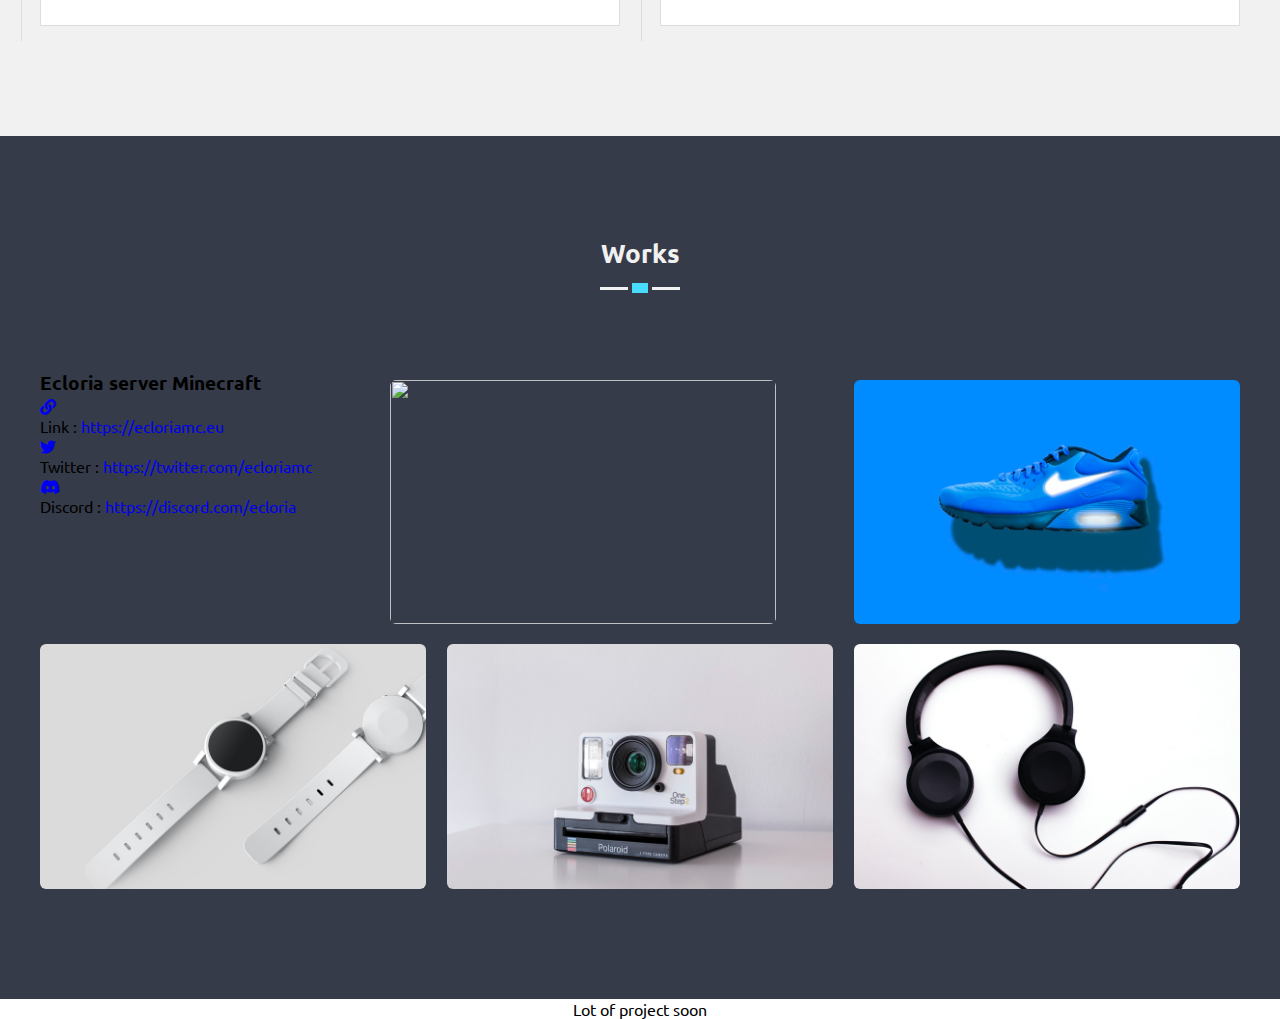
==== commit 92f22db9: "Update index.html" ====
--- a/index.html
+++ b/index.html
@@ -197,7 +197,7 @@
         <div class="block">
           <h4>now</h4>
           <h3>Software engineering</h3>
-          <p>I work with friends on an online radio station, I create the website.</p>
+          <p>Lorem ipsum dolor sit amet consectetur adipisicing elit. At expedita maiores ullam voluptatum a nulla aperiam enim eveniet adipisci ipsum.</p>
         </div>
 
         <div class="block">
